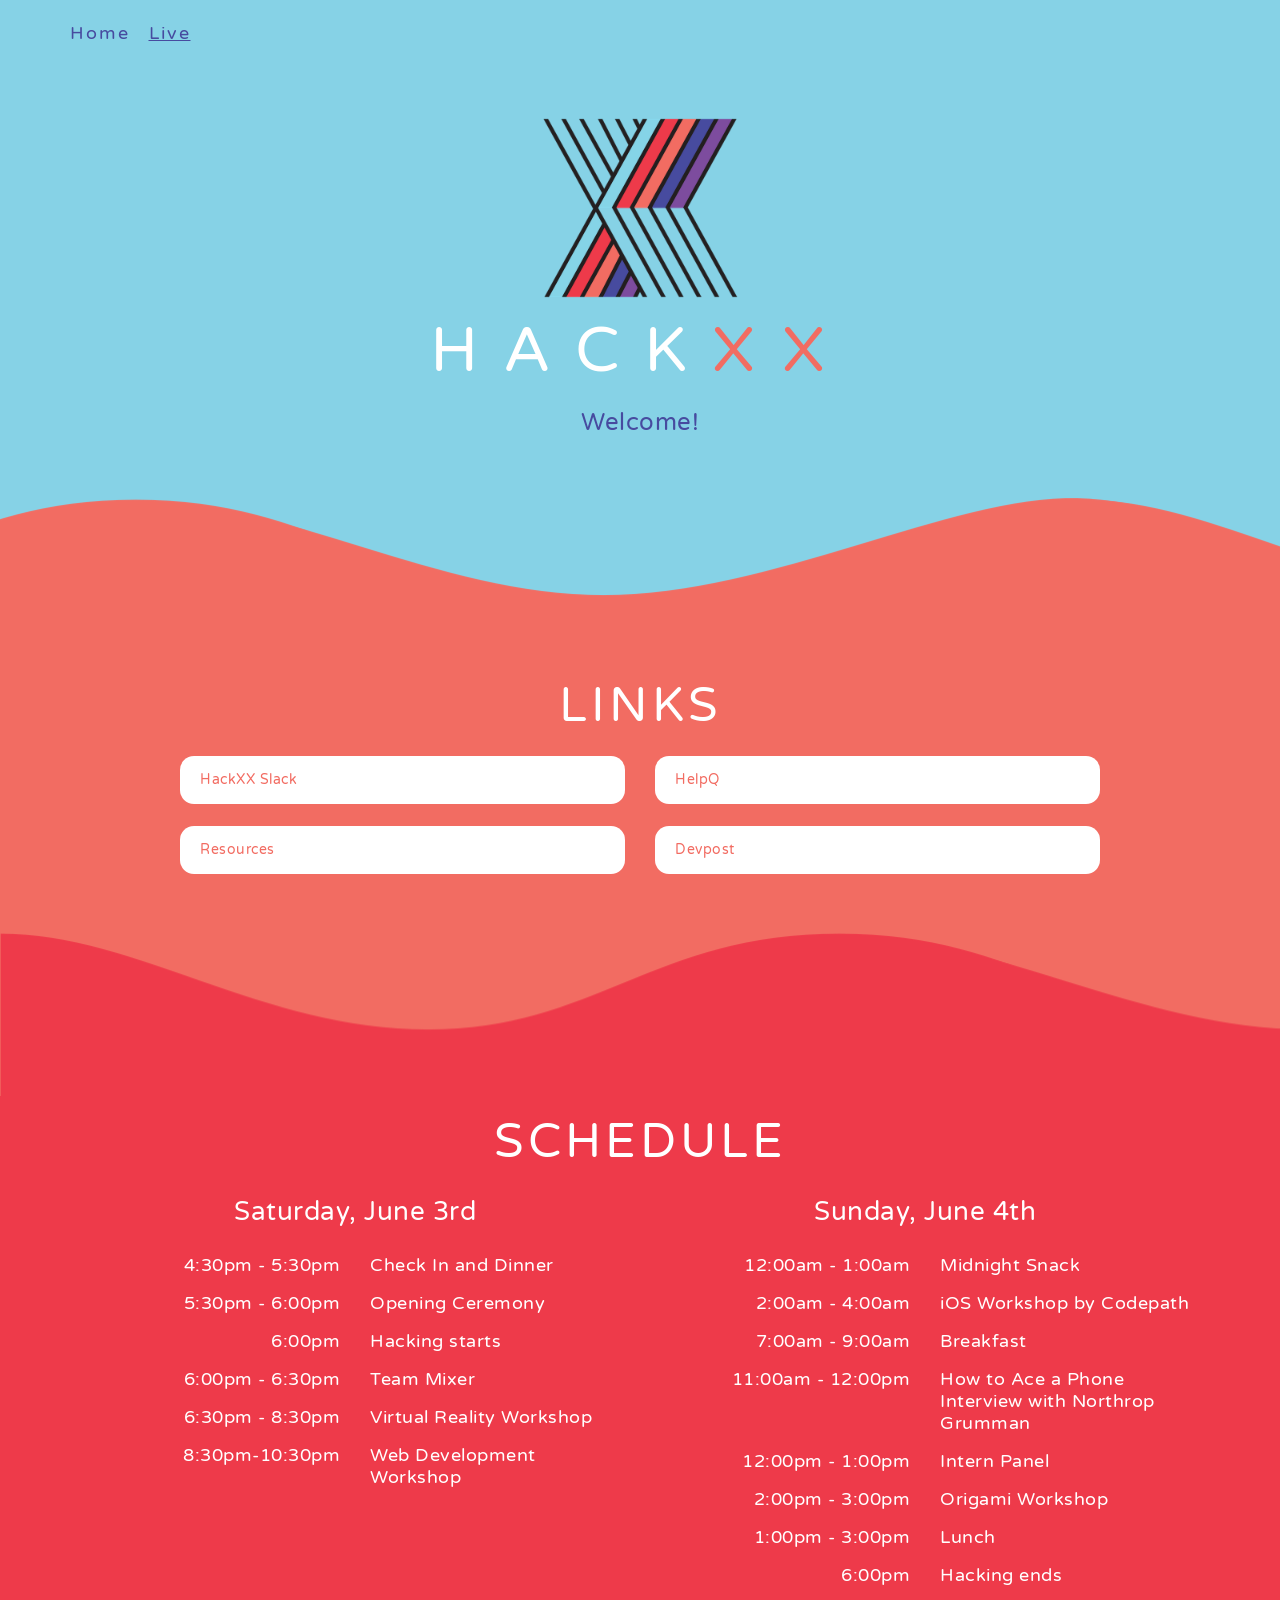
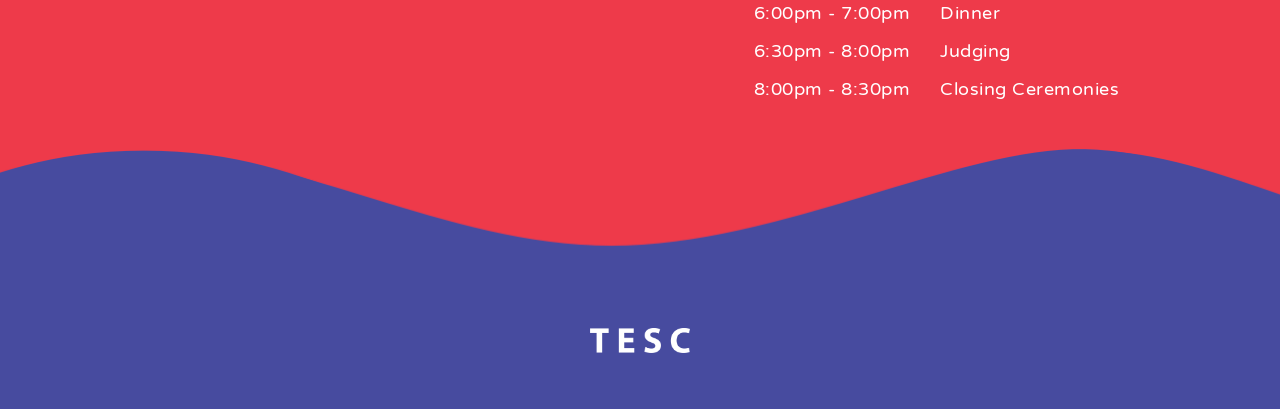
==== live.html @ 3dab99cb "Minor" ====
<!doctype html>

<html lang="en">
<head>  
  <meta name="viewport" content="width=device-width, initial-scale=1.0">
  <meta property="og:title" content="HackXX">
  <meta property="og:description" content="HackXX - a hackathon at UCSD for women">
  <meta property="og:image" content="images/logo.png">
  <meta property="og:image:secure_url" content="images/logo.png">
  <meta property="og:image:type" content="image/png">
  <title>HackXX - Live</title>
  <meta name="theme-color" content="#19A3C5">
  <meta name="description" content="HackXX">
  <meta name="keywords" content="Keywords">
  <meta http-equiv="X-UA-Compatible" content="IE=edge">
  <link rel="stylesheet" href="css/bootstrap.min.css">
  <link rel="shortcut icon" href="images/logo.png">
  <link href="https://maxcdn.bootstrapcdn.com/font-awesome/4.7.0/css/font-awesome.min.css" rel="stylesheet">
  <link href="css/main.css" rel="stylesheet">
</head>
<body>
  <div class="wrapper">
    <nav class="navbar nav">
      <div class="nav-left container">
        <a href="/">Home</a>
        <a class="active" href="/live">Live</a>
      </div>
    </nav>

    <div class="section xx-section--wrapper xx-section--lightblue">
      <div class="section xx-section vertical-center xx-hero xx-section--wave-bottom-orange">
        <div class="container text-center">
          <img class="logo" alt="logo" src="images/logo.png" height="200" width="200" />
          <h1 class="xx-logo--text">Hack<span class="xx-logo--orange">XX</span></h1>
          <div class="xx-hero--description">
            <h4>Welcome!</h4>
          </div>
        </div>
      </div>
    </div>

    <div class="xx-section--orange xx-section--wrapper">
      <div class="section xx-section xx-section--wave-bottom-offset xx-section--wave-bottom-red">
        <div class="container">
          <div class="text-center">
            <h2 class="xx-section--header">Links</h2>
          </div>

          <div class="card xx-card col-md-5 col-md-offset-1">
            <div class="card-block">
              <a target="_blank" href="http://tinyurl.com/hackxxslack">HackXX Slack</a>
            </div>
          </div>
          <div class="card xx-card col-md-5">
            <div class="card-block">
              <a target="_blank" href="http://mentor.sdhacks.io">HelpQ</a>
            </div>
          </div>
          <div class="card xx-card col-md-5 col-md-offset-1">
            <div class="card-block">
              <a target="_blank" href="http://tinyurl.com/hackxxresources">Resources</a>
            </div>
          </div>
          <div class="card xx-card col-md-5">
            <div class="card-block">
              <!-- Swap commented lines when ready. Remove "disabled" in the line above -->
              <a target="_blank" href="https://hackxx.devpost.com">Devpost</a>
              <!-- <a target="_blank">Devpost</a> -->
            </div>
          </div>
        </div>
      </div>
    </div>

    <div class="xx-section--red xx-section--wrapper">
      <div class="section xx-section xx-section--wave-bottom-blue">
        <div class="container">
          <div class="text-center">
            <h2 class="xx-section--header">Schedule</h2>
          </div>

          <div class="col-md-6">
            <div class="text-center xx-schedule--header">
              <h4 class="xx-section--subheader">Saturday, June 3rd</h4>
            </div>
            <div class="row xx-schedule--row">
              <div class="col-xs-6 text-right">4:30pm - 5:30pm</div>
              <div class="col-xs-6">Check In and Dinner</div>
            </div>
            <div class="row xx-schedule--row">
              <div class="col-xs-6 text-right">5:30pm - 6:00pm</div>
              <div class="col-xs-6">Opening Ceremony</div>
            </div>
            <div class="row xx-schedule--row">
              <div class="col-xs-6 text-right">6:00pm</div>
              <div class="col-xs-6">Hacking starts</div>
            </div>
            <div class="row xx-schedule--row">
              <div class="col-xs-6 text-right">6:00pm - 6:30pm</div>
              <div class="col-xs-6">Team Mixer</div>
            </div>
            <div class="row xx-schedule--row">
              <div class="col-xs-6 text-right">6:30pm - 8:30pm</div>
              <div class="col-xs-6">Virtual Reality Workshop</div>
            </div>
            <div class="row xx-schedule--row">
              <div class="col-xs-6 text-right">8:30pm-10:30pm</div>
              <div class="col-xs-6">Web Development Workshop</div>
            </div>
          </div>

          <div class="col-md-6">
            <div class="text-center xx-schedule--header">
              <h4 class="xx-section--subheader">Sunday, June 4th</h4>
            </div>
            <div class="row xx-schedule--row">
              <div class="col-xs-6 text-right">12:00am - 1:00am</div>
              <div class="col-xs-6">Midnight Snack</div>
            </div>
            <div class="row xx-schedule--row">
              <div class="col-xs-6 text-right">2:00am - 4:00am</div>
              <div class="col-xs-6">iOS Workshop by Codepath</div>
            </div>
            <div class="row xx-schedule--row">
              <div class="col-xs-6 text-right">7:00am - 9:00am</div>
              <div class="col-xs-6">Breakfast</div>
            </div>
            <div class="row xx-schedule--row">
              <div class="col-xs-6 text-right">11:00am - 12:00pm</div>
              <div class="col-xs-6">How to Ace a Phone Interview with Northrop Grumman</div>
            </div>
            <div class="row xx-schedule--row">
              <div class="col-xs-6 text-right">12:00pm - 1:00pm</div>
              <div class="col-xs-6">Intern Panel</div>
            </div>
            <div class="row xx-schedule--row">
              <div class="col-xs-6 text-right">2:00pm - 3:00pm</div>
              <div class="col-xs-6">Origami Workshop</div>
            </div>
            <div class="row xx-schedule--row">
              <div class="col-xs-6 text-right">1:00pm - 3:00pm</div>
              <div class="col-xs-6">Lunch</div>
            </div>
            <div class="row xx-schedule--row">
              <div class="col-xs-6 text-right">6:00pm</div>
              <div class="col-xs-6">Hacking ends</div>
            </div>
            <div class="row xx-schedule--row">
              <div class="col-xs-6 text-right">6:00pm - 7:00pm</div>
              <div class="col-xs-6">Dinner</div>
            </div>
            <div class="row xx-schedule--row">
              <div class="col-xs-6 text-right">6:30pm - 8:00pm</div>
              <div class="col-xs-6">Judging</div>
            </div>
            <div class="row xx-schedule--row">
              <div class="col-xs-6 text-right">8:00pm - 8:30pm</div>
              <div class="col-xs-6">Closing Ceremonies</div>
            </div>
          </div>
        </div>
      </div>
    </div>

    <footer class="footer xx-footer xx-section xx-section--blue">
      <div class="container">
        <div class="text-center">
          <a class="xx-tesc" target="_blank" href="http://tesc.ucsd.edu">
            <img src="images/tesc_white.png" />
          </a>
      </div>
    </footer>
  </div>

  <script src="https://code.jquery.com/jquery-3.1.1.min.js" integrity="sha256-hVVnYaiADRTO2PzUGmuLJr8BLUSjGIZsDYGmIJLv2b8=" crossorigin="anonymous"></script>
  <script type="text/javascript" src="js/jquery-3.1.1.min.js"></script>
  <script>(function(i,s,o,g,r,a,m){i['GoogleAnalyticsObject']=r;i[r]=i[r]||function(){
    (i[r].q=i[r].q||[]).push(arguments)},i[r].l=1*new Date();a=s.createElement(o),
      m=s.getElementsByTagName(o)[0];a.async=1;a.src=g;m.parentNode.insertBefore(a,m)
    })(window,document,'script','https://www.google-analytics.com/analytics.js','ga');

    ga('create', 'UA-80513105-1', 'auto');
    ga('send', 'pageview');
  </script>
</body>
</html>
---- css/main.css ----
@import url("https://fonts.googleapis.com/css?family=Varela+Round");html,body,div,span,applet,object,iframe,h1,h2,h3,h4,h5,h6,p,blockquote,pre,a,abbr,acronym,address,big,cite,code,del,dfn,em,img,ins,kbd,q,s,samp,small,strike,strong,sub,sup,tt,var,b,u,i,center,dl,dt,dd,ol,ul,li,fieldset,form,label,legend,table,caption,tbody,tfoot,thead,tr,th,td,article,aside,canvas,details,embed,figure,figcaption,footer,header,hgroup,menu,nav,output,ruby,section,summary,time,mark,audio,video{margin:0;padding:0;border:0;vertical-align:baseline;font-family:"Varela Round",Helvetica,sans-serif;font-weight:lighter;letter-spacing:0.5px}article,aside,details,figcaption,figure,footer,header,hgroup,menu,nav,section{display:block}body{line-height:1.4;color:#5C5C5C;background:#86D2E6}ol,ul{list-style:none}blockquote,q{quotes:none}blockquote:before,blockquote:after{content:"";content:none}q:before,q:after{content:"";content:none}table{border-collapse:collapse;border-spacing:0}p{letter-spacing:1px}.nav{margin-top:20px}.nav a{color:#474B9F;font-size:18px;letter-spacing:2px;margin-right:14px}.nav a.active{text-decoration:underline}.xx-section{padding-top:20px;color:#fff;padding-bottom:50px}.xx-section--wrapper{position:relative}.xx-section--header{font-size:48px;text-transform:uppercase;letter-spacing:4px;margin-bottom:24px}@media screen and (max-width: 640px){.xx-section--header{font-size:36px}}.xx-section--subheader{line-height:40px;font-size:26px}.xx-section--about{font-size:18px;line-height:1.6}.xx-section--purple{background-color:#7C4C9D}.xx-section--red{background-color:#EE3A4A}.xx-section--lightblue{background-color:#86D2E6}.xx-section--blue{background-color:#474B9F}.xx-section--orange{background-color:#F26C62}.xx-section--white{background-color:#FAFAFA}.xx-section--text-dark{color:#474B9F}.xx-section--wave-bottom-blue{background:url("../images/wave_bottom.png") no-repeat center 101%;background-size:no-repeat;padding-bottom:200px}.xx-section--wave-bottom-orange{background:url("../images/wave_bottom_oj.png") no-repeat center 101%;background-size:no-repeat;padding-bottom:200px}.xx-section--wave-bottom-purple{background:url("../images/wave_bottom_purple.png") no-repeat center 101%;background-size:no-repeat;padding-bottom:200px}.xx-section--wave-bottom-lightblue{background:url("../images/wave_bottom_lightblue.png") no-repeat center 101%;background-size:no-repeat;padding-bottom:200px}.xx-section--wave-bottom-red{background:url("../images/wave_bottom_red.png") no-repeat center 101%;background-size:no-repeat;padding-bottom:200px}.xx-section--wave-bottom-white{background:url("../images/wave_bottom_white.png") no-repeat center 101%;background-size:no-repeat;padding-bottom:200px}.xx-section--wave-bottom-offset{background-position:0 101%}@media screen and (min-width: 1600px){.xx-section--wave-bottom-blue,.xx-section--wave-bottom-orange,.xx-section--wave-bottom-purple,.xx-section--wave-bottom-white{background-size:contain}}.xx-section--fullheight{height:100%;height:100vh;padding-bottom:100px}@media screen and (min-width: 768px){.xx-section--fullheight{max-height:1000px}}@media screen and (max-width: 768px){.xx-section--fullheight{padding-bottom:60px}}.xx-hero{color:#fff}.xx-hero h4{font-size:24px;line-height:1.4}@media screen and (max-width: 768px){.xx-hero h4{font-size:18px}}.xx-hero--description{margin:20px 0;color:#474B9F}.vertical-center{display:-ms-flexbox;display:flex;-ms-flex-direction:column;flex-direction:column;-ms-flex-pack:distribute;justify-content:space-around}.xx-logo--text,.xx-logo--text>*{font-size:64px;letter-spacing:25px;color:#fff;text-transform:uppercase}@media screen and (max-width: 768px){.xx-logo--text,.xx-logo--text>*{font-size:48px;letter-spacing:16px}}@media screen and (max-width: 640px){.xx-logo--text,.xx-logo--text>*{letter-spacing:12px;font-size:42px}}.xx-logo--orange{color:#F26C62}@media screen and (max-width: 768px){img.logo{width:160px;height:160px}}.xx-faq--question{font-size:24px;margin-bottom:12px}.xx-faq--answer{font-size:18px;line-height:1.6;margin-bottom:40px}.xx-email-form h6{font-size:18px;margin-bottom:8px;letter-spacing:1px}.xx-email-form .mc-field-group{display:inline-block}@media screen and (max-width: 768px){.xx-email-form .mc-field-group{display:block;width:90%;margin:auto}}.xx-email-form input[type="email"]{padding:8px;border-radius:8px;border:none;outline:none;color:#474B9F;width:100%;margin-bottom:10px}.xx-btn.btn-default,.xx-btn.btn-primary{border:none;outline:none;padding:8px 20px;border-radius:8px}.xx-btn.btn-primary{background-color:#F26C62;color:#fff}.xx-btn.btn-primary:hover,.xx-btn.btn-primary:focus,.xx-btn.btn-primary:active,.xx-btn.btn-primary:visited{text-decoration:none;background-color:#F26C62;color:#fff}.xx-btn.btn-primary:hover{background-color:#f47e75}.xx-btn.btn-default{background-color:#474B9F;color:#fff}.xx-btn.btn-default:hover,.xx-btn.btn-default:focus,.xx-btn.btn-default:active,.xx-btn.btn-default:visited{text-decoration:none;background-color:#474B9F;color:#fff}.xx-btn.btn-default:hover{background-color:#5a5eb5}.xx-btn.btn-lg{margin:3px;padding:12px 40px;border-radius:10px;font-size:22px}@media screen and (max-width: 768px){.xx-btn.btn-lg{padding:8px 24px;margin-bottom:8px;font-size:18px}}@media screen and (max-width: 768px){.xx-btn{display:block;width:90%;margin:auto;margin-left:auto !important;margin-right:auto !important}}.xx-card .card-block{background:white;border-radius:14px;margin-bottom:22px}.xx-card .card-block a{display:block;padding:14px 20px;color:#F26C62}.xx-card .card-block a:hover,.xx-card .card-block a:focus,.xx-card .card-block a:active{text-decoration:none}.xx-card .card-block:not(.disabled):hover{cursor:pointer;border:3px solid #474B9F;margin:-3px -3px 19px -3px}.xx-card .card-block:not(.disabled):hover a{color:#474B9F}.xx-card .card-block.disabled{background-color:#DEDEDE}.xx-card .card-block.disabled:hover{cursor:not-allowed}.xx-card .card-block.disabled a{color:#5C5C5C}.xx-sponsor{max-width:230px;max-height:96px;vertical-align:middle;padding:20px}.xx-sponsor--big{margin:20px 10px;max-width:330px;max-height:132px}.xx-schedule--header{margin-bottom:14px}@media screen and (max-width: 640px){.xx-schedule--header{margin-top:30px;margin-bottom:4px}}.xx-schedule--row{font-size:18px;line-height:24px;padding:8px 0}@media screen and (min-width: 768px){.xx-schedule--row{line-height:22px}}.xx-footer .xx-tesc{width:100px;display:inline-block}.xx-footer .xx-tesc img{width:100%}

/*# sourceMappingURL=main.css.map */
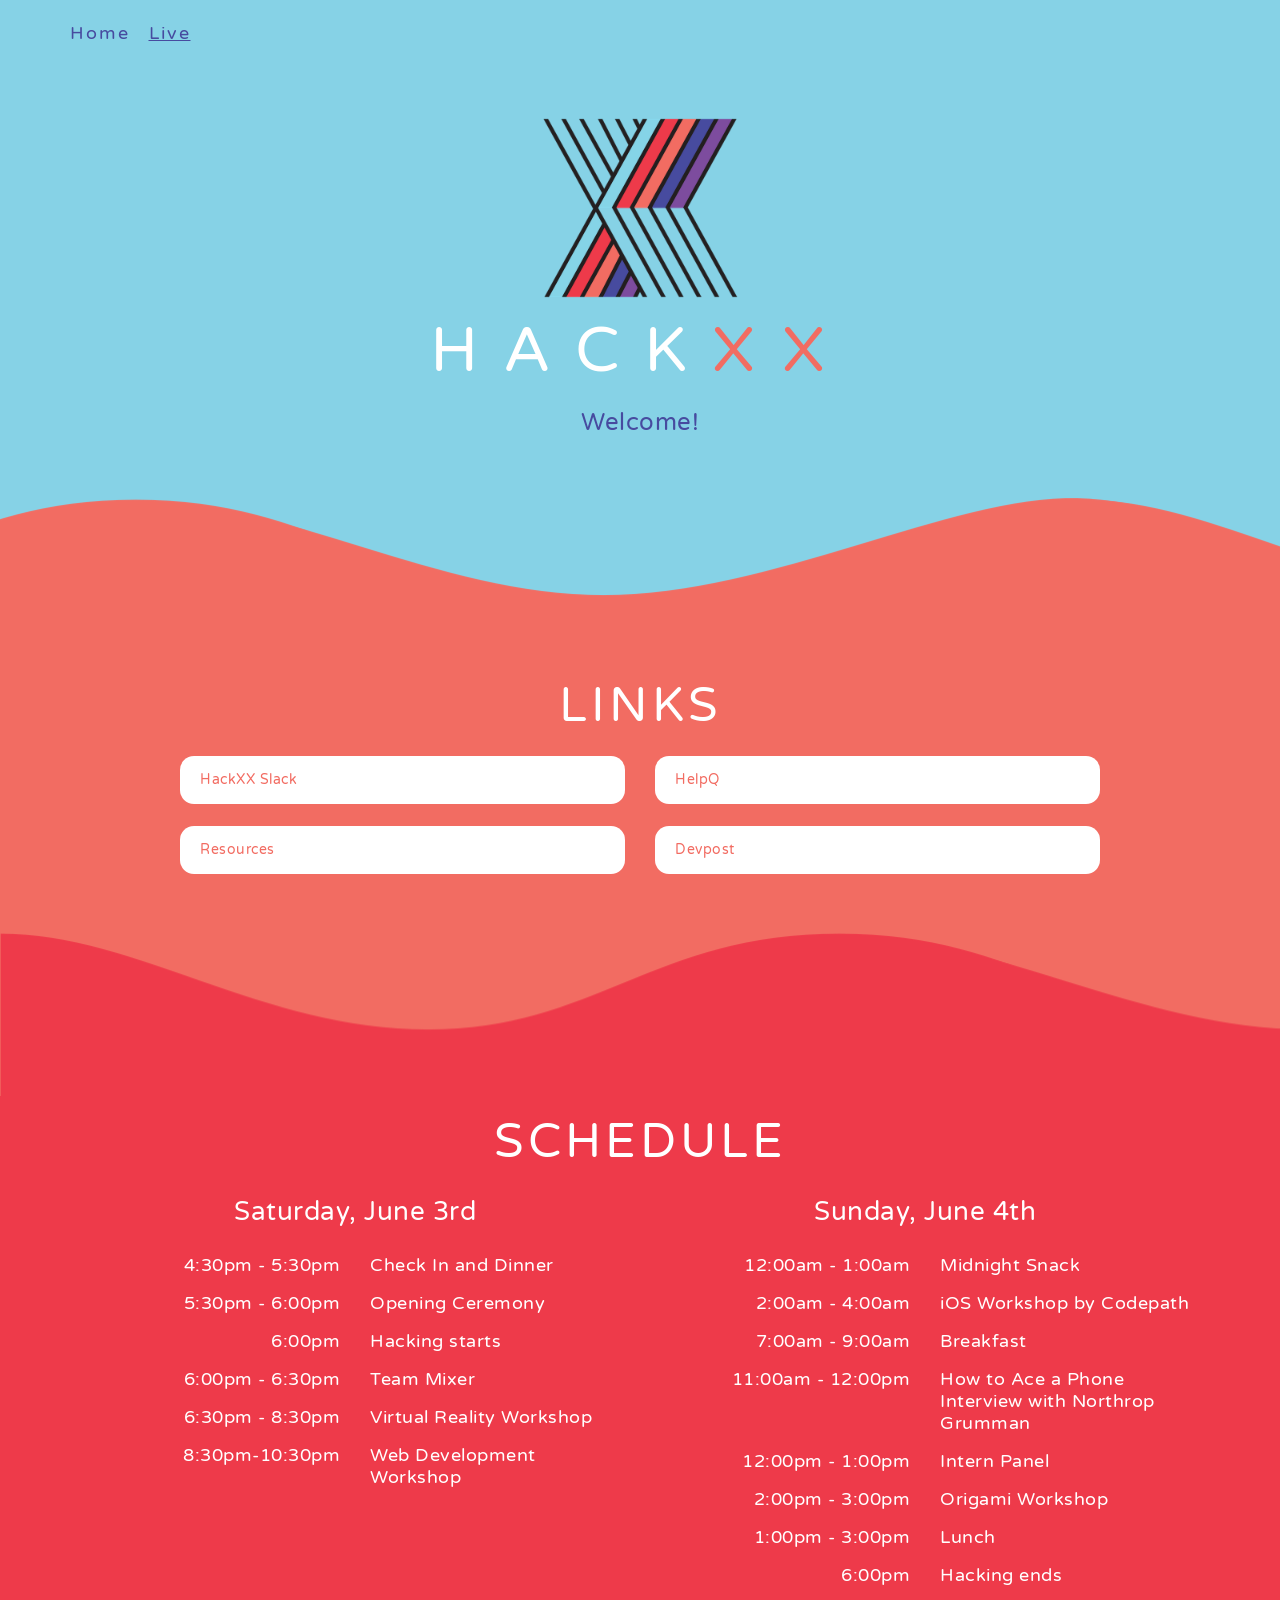
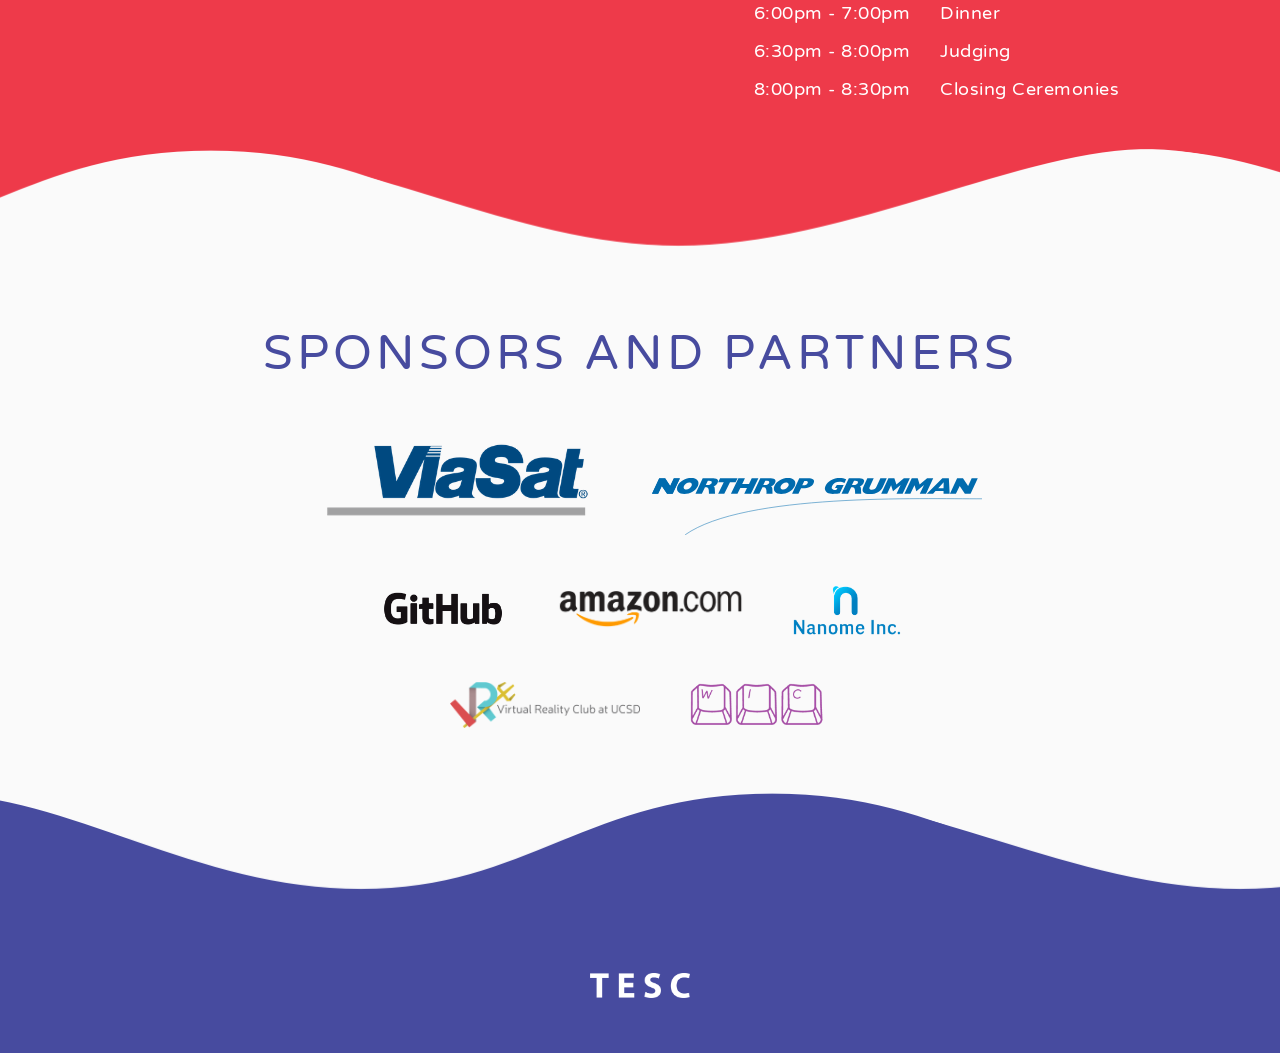
==== commit 5ac8ea0f: "Update links" ====
--- a/live.html
+++ b/live.html
@@ -64,7 +64,7 @@
           <div class="card xx-card col-md-5">
             <div class="card-block">
               <!-- Swap commented lines when ready. Remove "disabled" in the line above -->
-              <a target="_blank" href="https://hackxx.devpost.com">Devpost</a>
+              <a target="_blank" href="https://hackxx2017.devpost.com">Devpost</a>
               <!-- <a target="_blank">Devpost</a> -->
             </div>
           </div>
@@ -73,7 +73,7 @@
     </div>
 
     <div class="xx-section--red xx-section--wrapper">
-      <div class="section xx-section xx-section--wave-bottom-blue">
+      <div class="section xx-section xx-section--wave-bottom-white">
         <div class="container">
           <div class="text-center">
             <h2 class="xx-section--header">Schedule</h2>
@@ -157,6 +157,43 @@
               <div class="col-xs-6 text-right">8:00pm - 8:30pm</div>
               <div class="col-xs-6">Closing Ceremonies</div>
             </div>
+          </div>
+        </div>
+      </div>
+    </div>
+
+    <div class="xx-section--wrapper xx-section--white">
+      <div class="xx-section xx-section--wave-bottom-blue xx-section--wave-bottom-offset xx-section--text-dark">
+        <div class="container">
+          <div class="text-center">
+            <h2 class="xx-section--header">Sponsors and Partners</h2>
+          </div>
+          <div class="xx-sponsors text-center">
+            <a target="_blank" href="https://www.viasat.com/">
+              <img class="xx-sponsor--big" id="xx-sponsor--viasat" src="images/sponsors/ViaSat_ColoredLogo.png" />
+            </a>
+            <a target="_blank" href="http://www.northropgrumman.com/Pages/default.aspx">
+              <img class="xx-sponsor--big" id="xx-sponsor--northrop" src="images/sponsors/Northrop_Grumman.svg" />
+            </a>
+          </div>
+          <div class="xx-sponsors text-center">
+            <a target="_blank" href="https://github.com/">
+              <img class="xx-sponsor" id="xx-sponsor--github" src="images/sponsors/GitHub_Logo.png" />
+            </a>
+            <a target="_blank" href="https://www.amazon.com/">
+              <img class="xx-sponsor" id="xx-sponsor--amazon" src="images/sponsors/Amazon_Logo.png" />
+            </a>
+            <a target="_blank" href="https://nanome.ai/">
+              <img class="xx-sponsor" id="xx-sponsor--nanome" src="images/sponsors/NanoMe.png" />
+            </a>
+          </div>
+          <div class="xx-sponsors text-center">
+            <a target="_blank" href="http://vrclub.ucsd.edu/">
+              <img class="xx-sponsor" id="xx-sponsor--vr" src="images/sponsors/VR_Shaded_WName.png" />
+            </a>
+            <a target="_blank" href="http://wic.ucsd.edu/">
+              <img class="xx-sponsor" id="xx-sponsor--wic" src="images/sponsors/WIC.png" />
+            </a>
           </div>
         </div>
       </div>
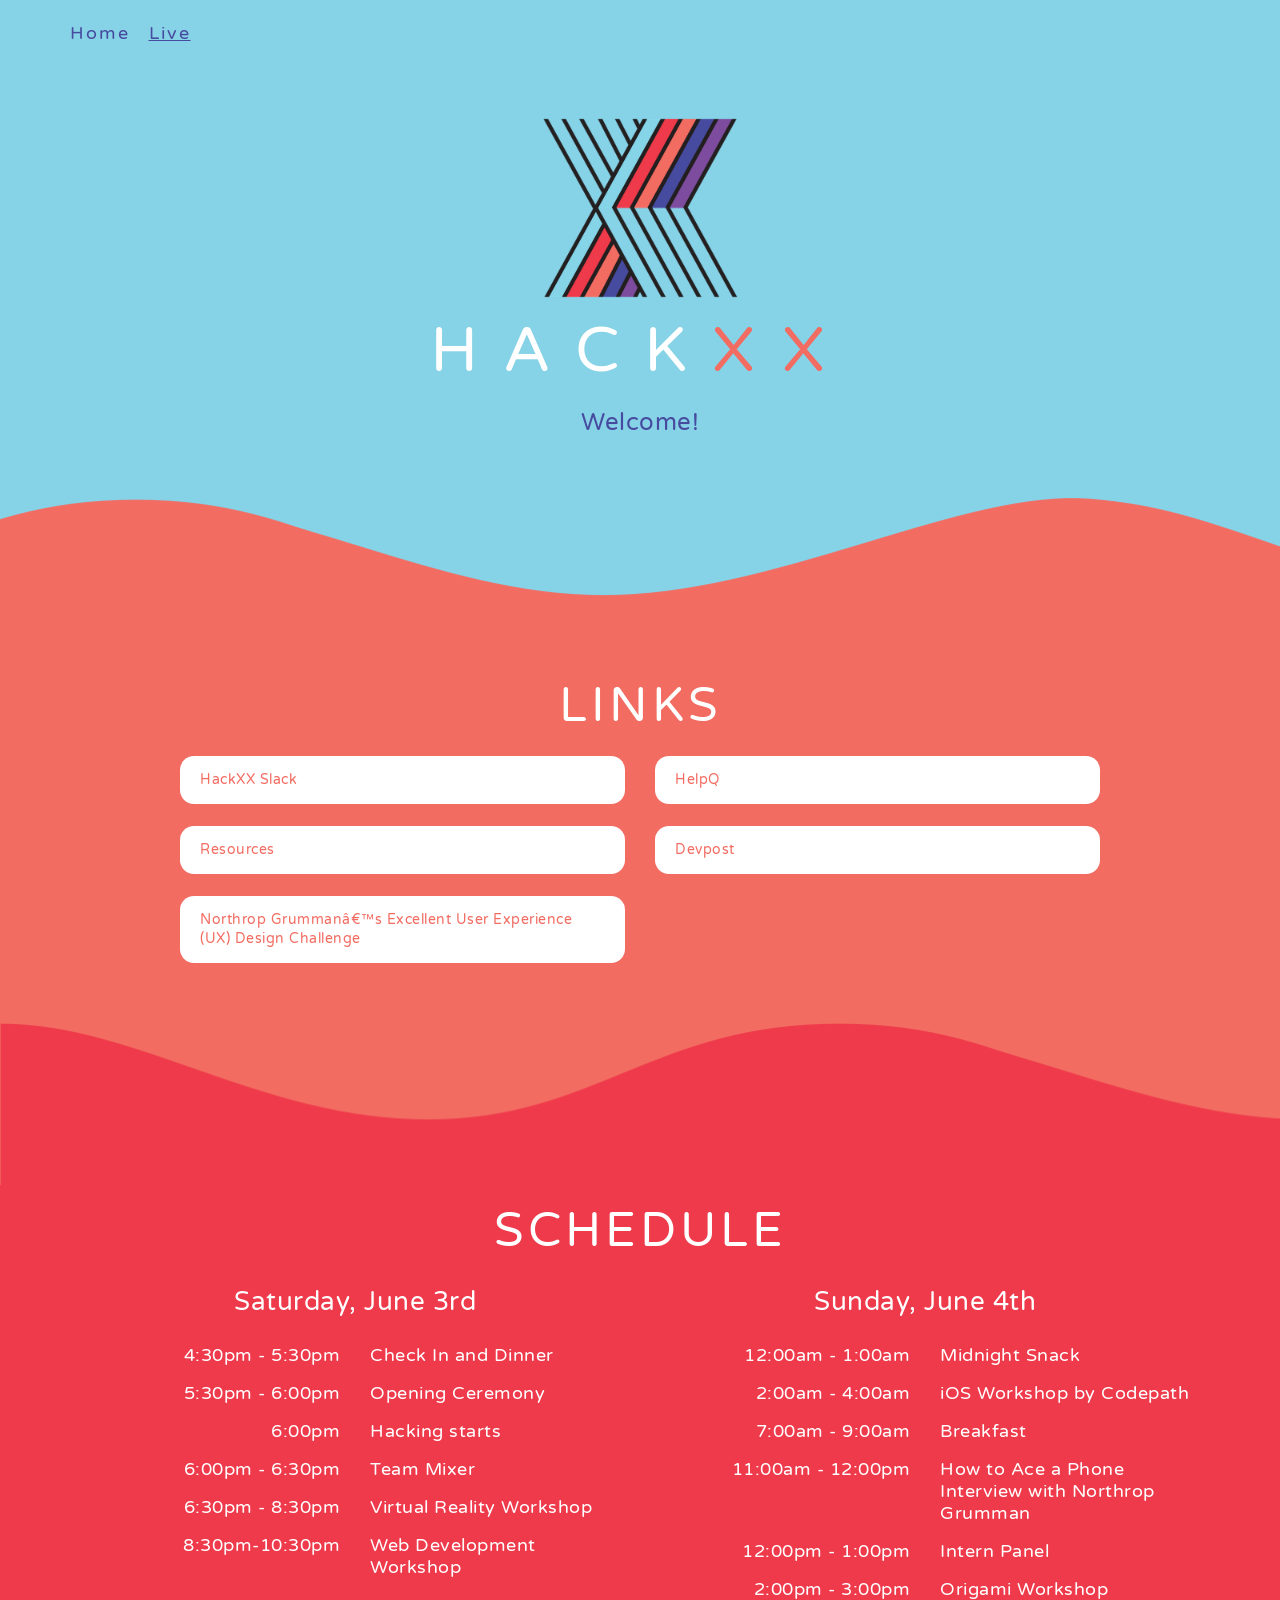
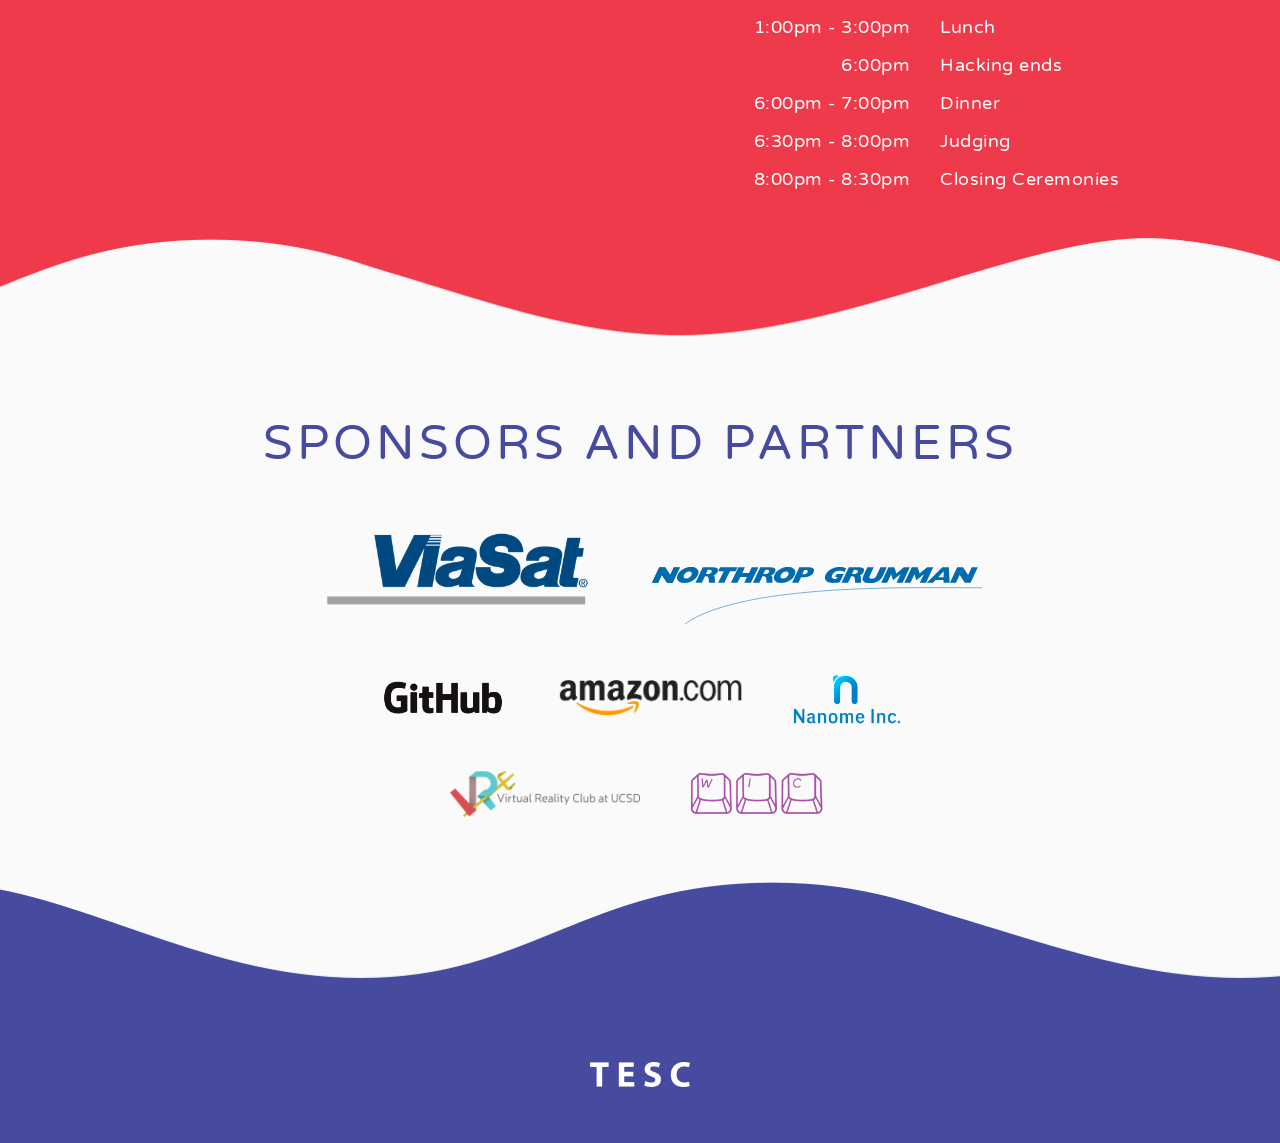
==== commit 5195f8f9: "Minor" ====
--- a/live.html
+++ b/live.html
@@ -68,6 +68,11 @@
               <!-- <a target="_blank">Devpost</a> -->
             </div>
           </div>
+          <div class="card xx-card col-md-5 col-md-offset-1">
+            <div class="card-block">
+              <a target="_blank" href="https://docs.google.com/document/d/1bVAbPYE1g4i1PB-wa7QZnlAPnT224bgxhJeBp8WcFFU">Northrop Grumman’s Excellent User Experience (UX) Design Challenge</a>
+            </div>
+          </div>
         </div>
       </div>
     </div>
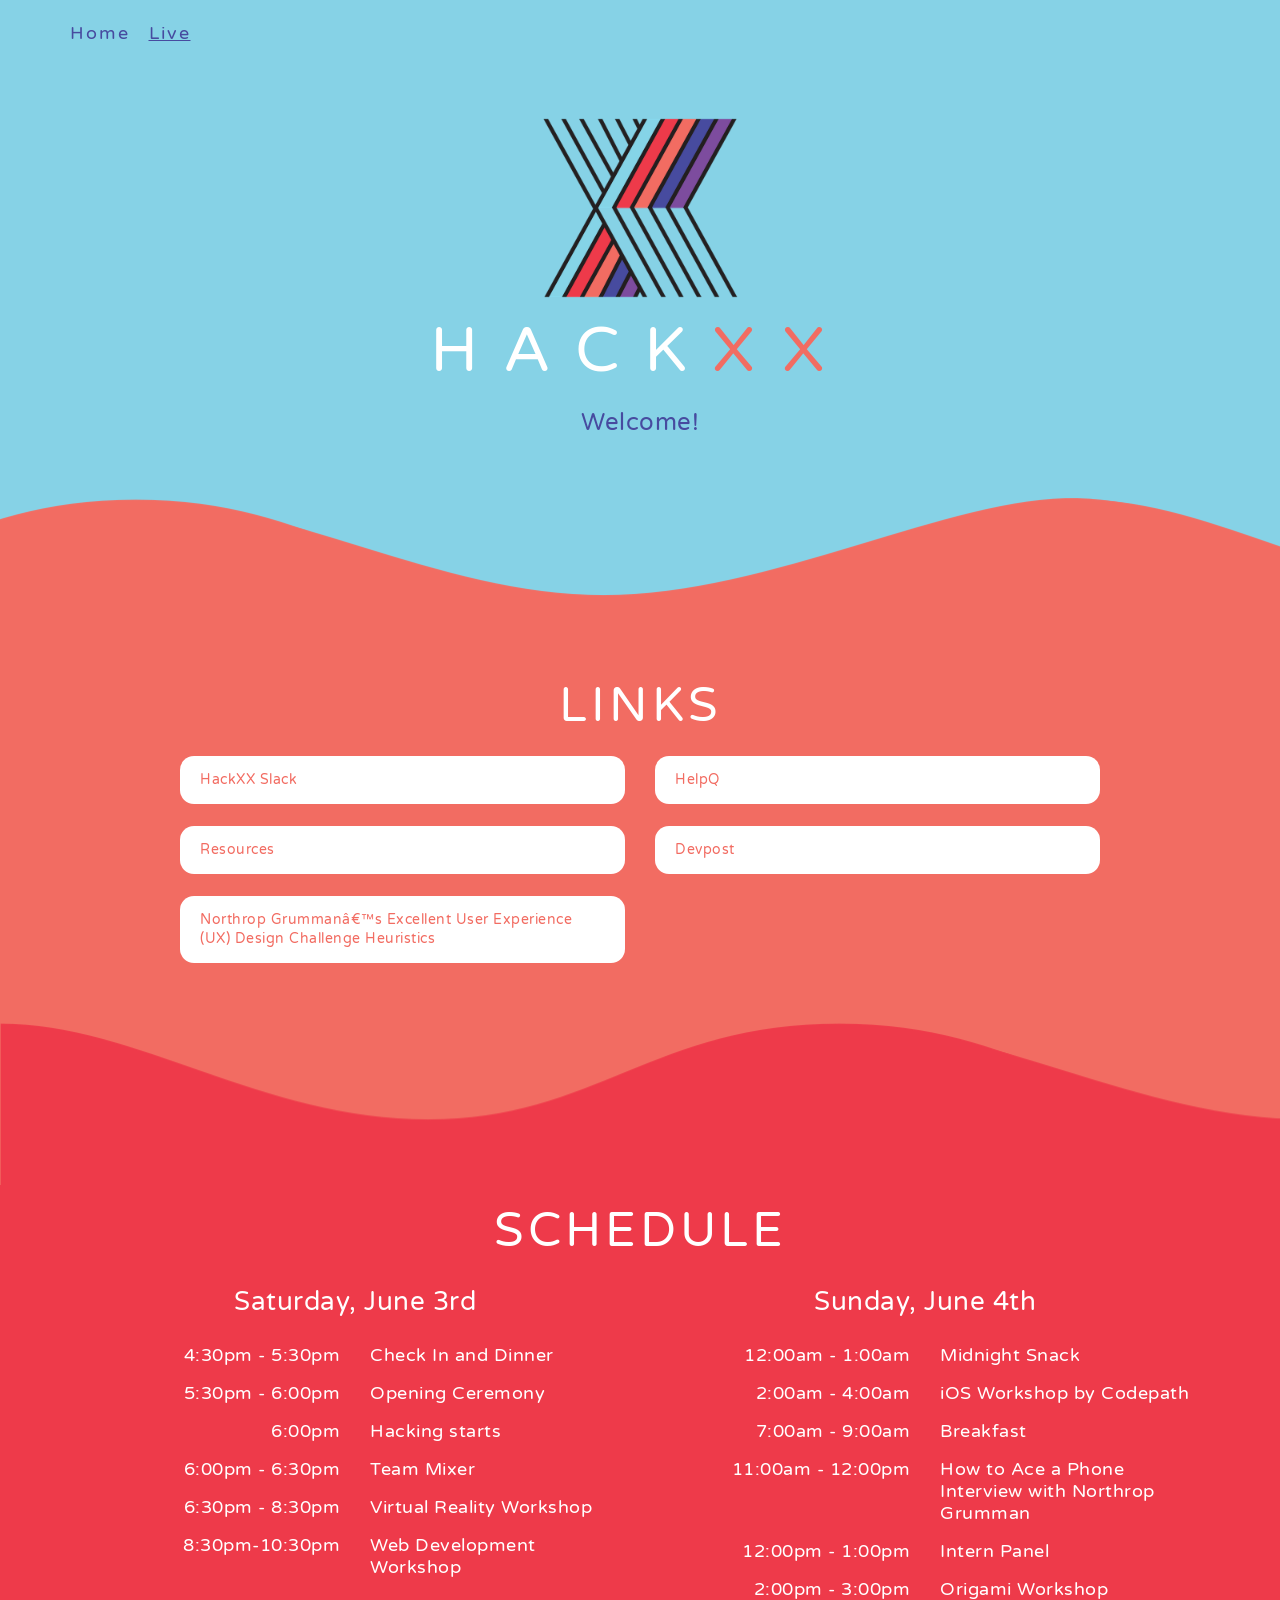
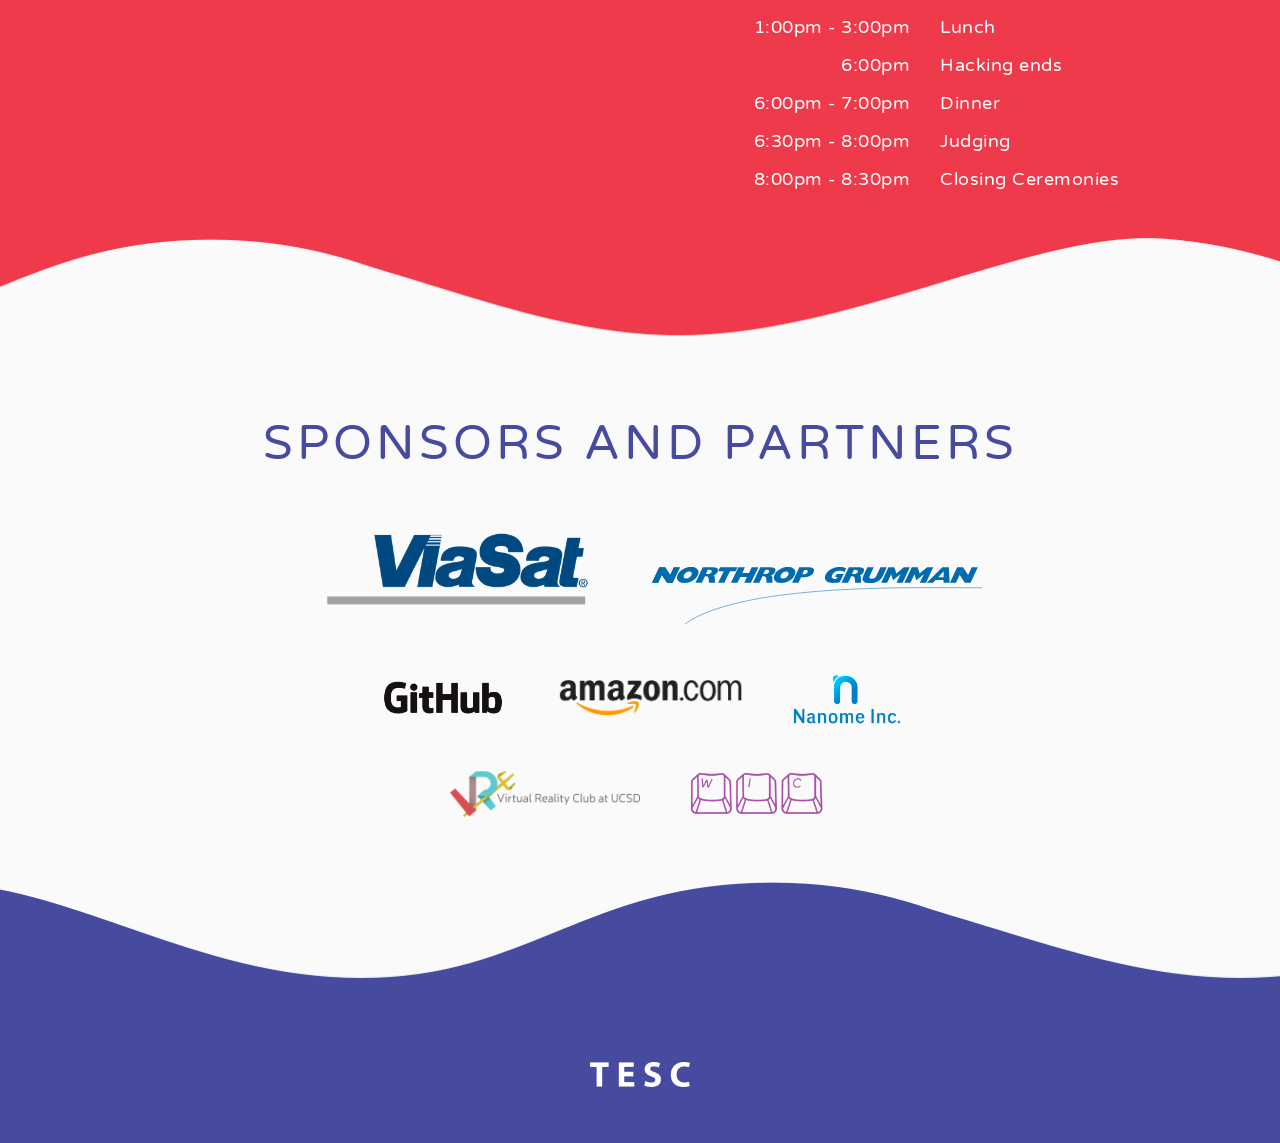
==== commit 401246b5: "Minor" ====
--- a/live.html
+++ b/live.html
@@ -70,7 +70,7 @@
           </div>
           <div class="card xx-card col-md-5 col-md-offset-1">
             <div class="card-block">
-              <a target="_blank" href="https://docs.google.com/document/d/1bVAbPYE1g4i1PB-wa7QZnlAPnT224bgxhJeBp8WcFFU">Northrop Grumman’s Excellent User Experience (UX) Design Challenge</a>
+              <a target="_blank" href="https://docs.google.com/document/d/1bVAbPYE1g4i1PB-wa7QZnlAPnT224bgxhJeBp8WcFFU">Northrop Grumman’s Excellent User Experience (UX) Design Challenge Heuristics</a>
             </div>
           </div>
         </div>
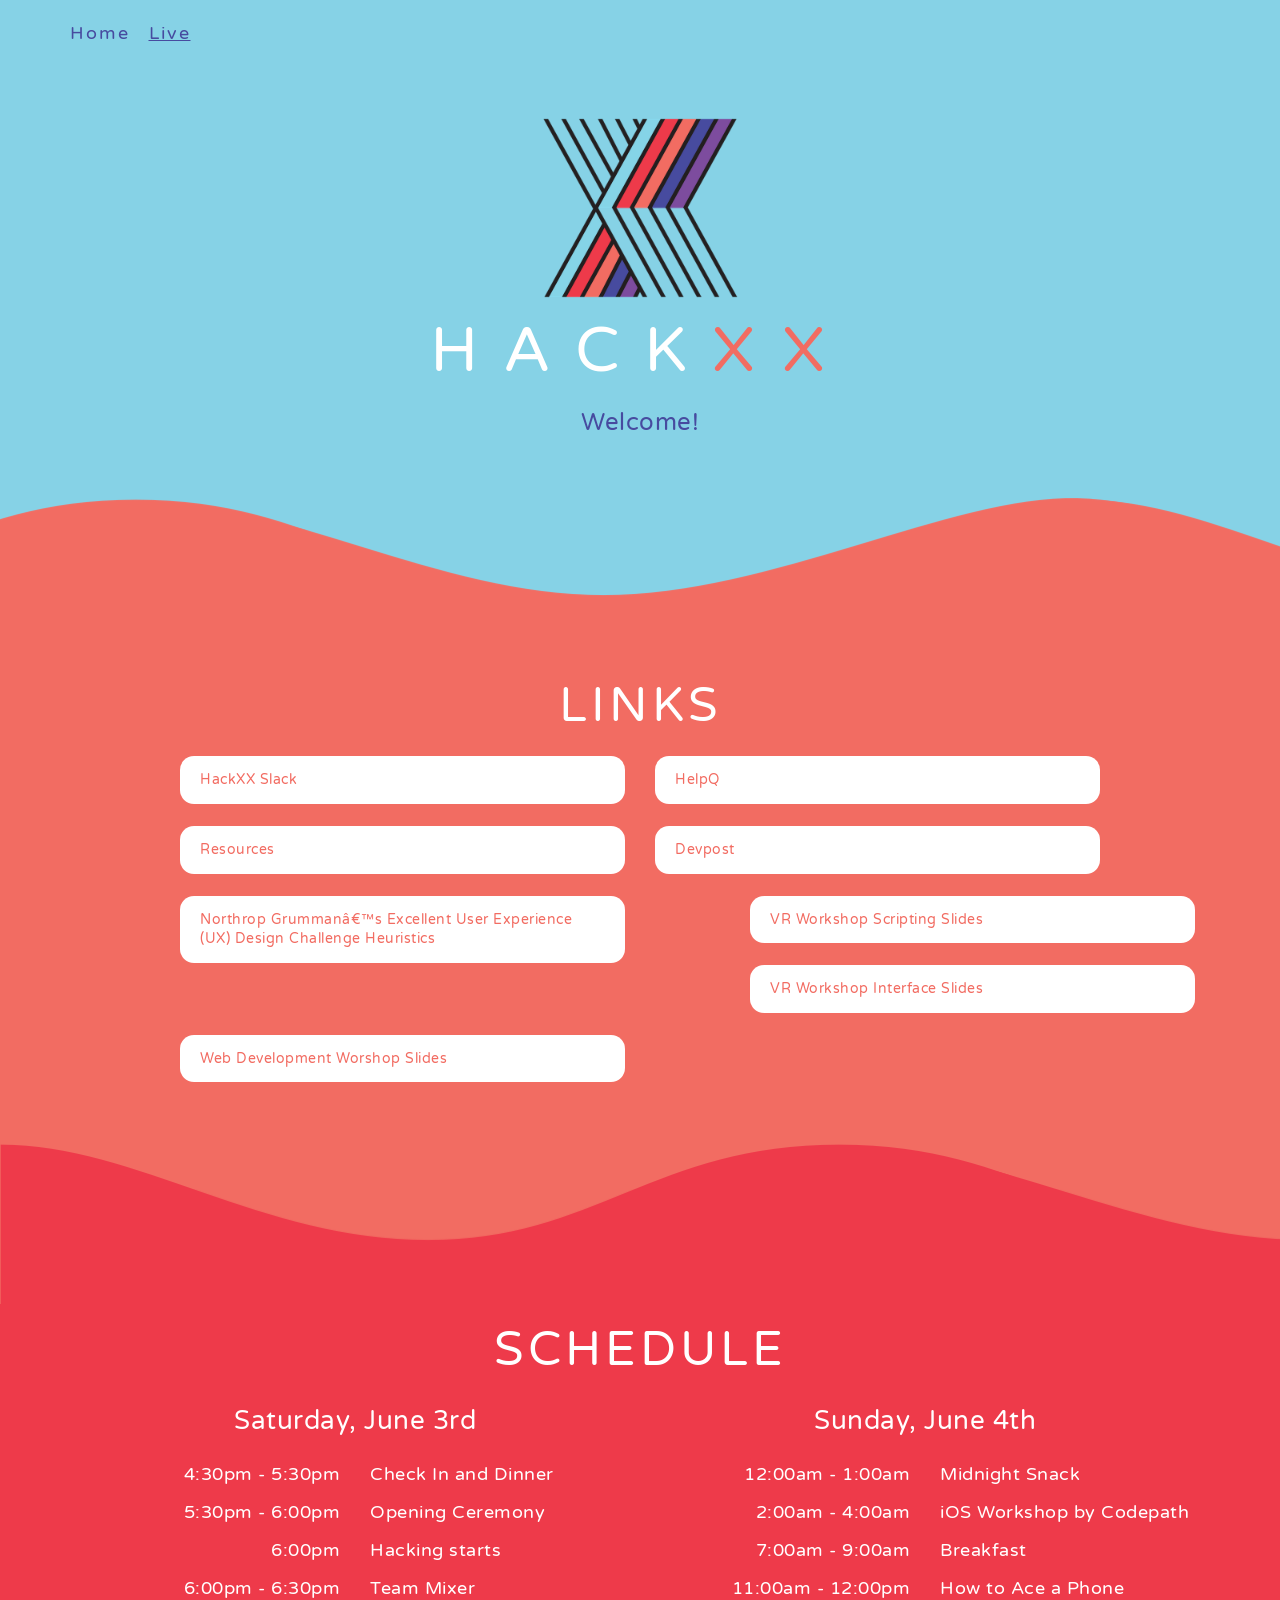
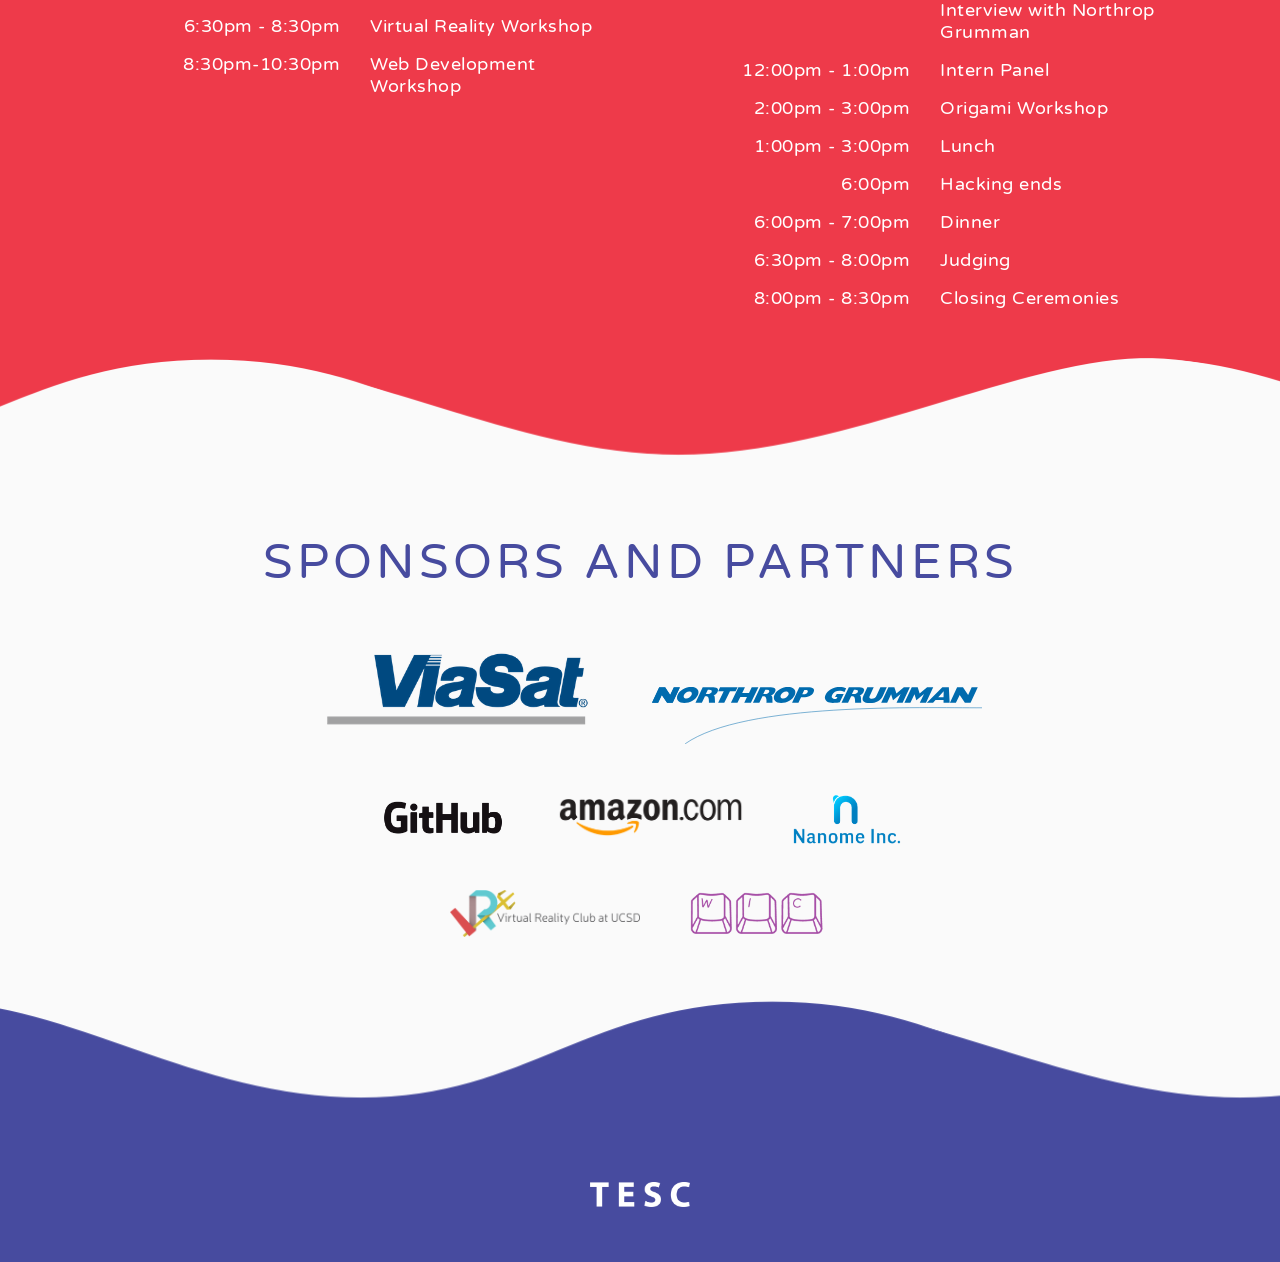
==== commit 0f1f6c80: "Added workshop links to site" ====
--- a/live.html
+++ b/live.html
@@ -73,6 +73,21 @@
               <a target="_blank" href="https://docs.google.com/document/d/1bVAbPYE1g4i1PB-wa7QZnlAPnT224bgxhJeBp8WcFFU">Northrop Grumman’s Excellent User Experience (UX) Design Challenge Heuristics</a>
             </div>
           </div>
+          <div class="card xx-card col-md-5 col-md-offset-1">
+            <div class="card-block">
+              <a target="_blank" href="https://docs.google.com/presentation/d/1i_rV6XHRDrviHbIS7NK5mbb0ZnpK1dTj9quTbBFA1Po/edit?usp=sharing">VR Workshop Scripting Slides</a>
+            </div>
+          </div>
+          <div class="card xx-card col-md-5 col-md-offset-1">
+            <div class="card-block">
+              <a target="_blank" href="https://docs.google.com/presentation/d/1LPUWwvKHoIRfT8OXX7WlVreIj8kSdK5buceOBM0pgOE/edit?usp=sharing">VR Workshop Interface Slides</a>
+            </div>
+          </div>
+          <div class="card xx-card col-md-5 col-md-offset-1">
+            <div class="card-block">
+              <a target="_blank" href="https://docs.google.com/presentation/d/1aZMvGmSjLS_KXelDjNdgHRyiwVhA236fHVAMmXEP1EU/edit?usp=sharing">Web Development Worshop Slides</a>
+            </div>
+          </div>
         </div>
       </div>
     </div>
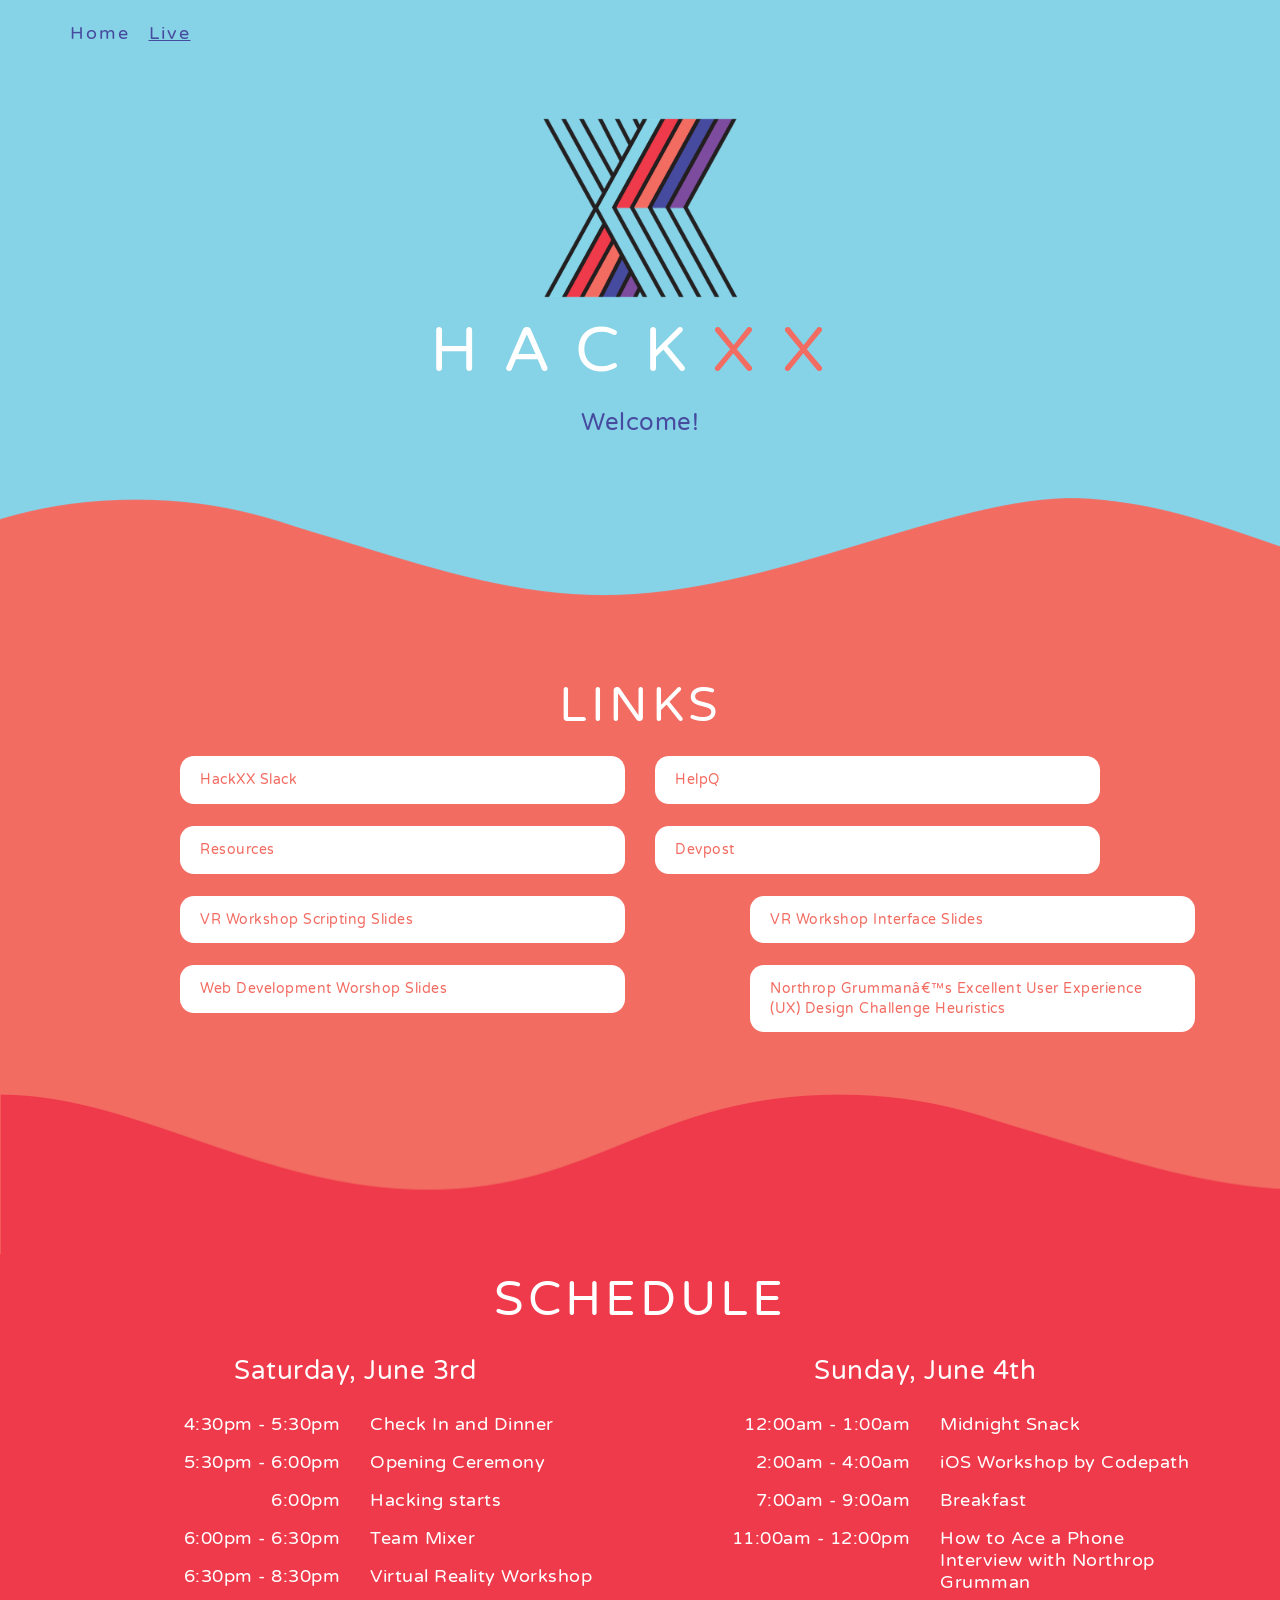
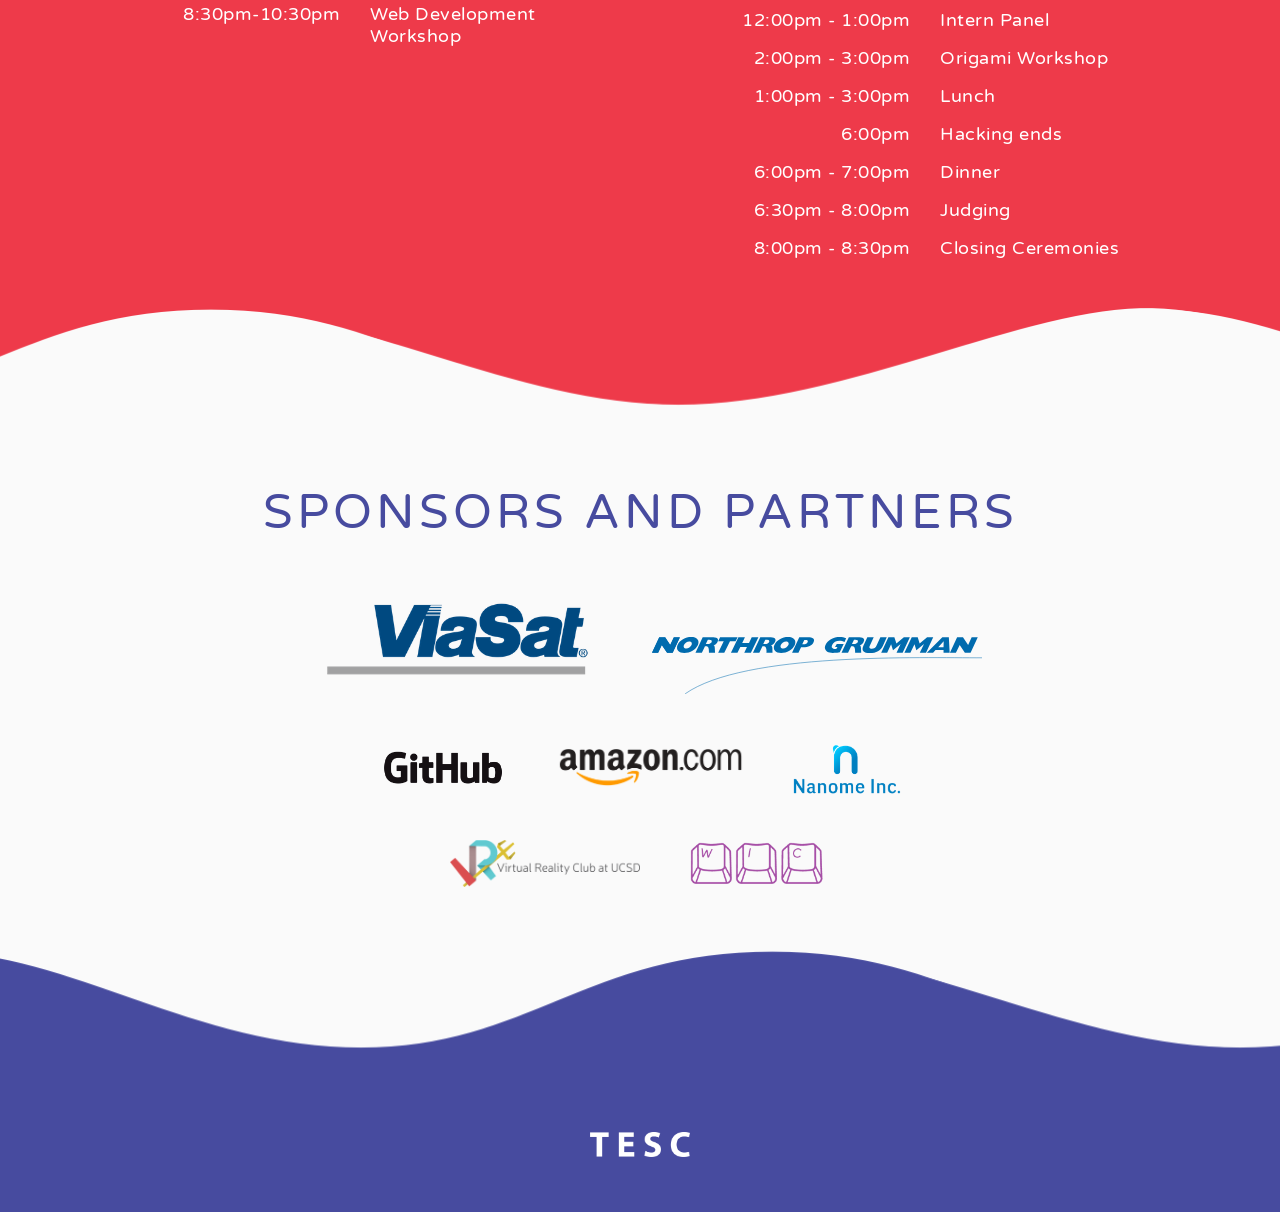
==== commit 2dfcabd4: "Minor" ====
--- a/live.html
+++ b/live.html
@@ -70,22 +70,22 @@
           </div>
           <div class="card xx-card col-md-5 col-md-offset-1">
             <div class="card-block">
+              <a target="_blank" href="https://docs.google.com/presentation/d/1i_rV6XHRDrviHbIS7NK5mbb0ZnpK1dTj9quTbBFA1Po/edit?usp=sharing">VR Workshop Scripting Slides</a>
+            </div>
+          </div>
+          <div class="card xx-card col-md-5 col-md-offset-1">
+            <div class="card-block">
+              <a target="_blank" href="https://docs.google.com/presentation/d/1LPUWwvKHoIRfT8OXX7WlVreIj8kSdK5buceOBM0pgOE/edit?usp=sharing">VR Workshop Interface Slides</a>
+            </div>
+          </div>
+          <div class="card xx-card col-md-5 col-md-offset-1">
+            <div class="card-block">
+              <a target="_blank" href="https://docs.google.com/presentation/d/1aZMvGmSjLS_KXelDjNdgHRyiwVhA236fHVAMmXEP1EU/edit?usp=sharing">Web Development Worshop Slides</a>
+            </div>
+          </div>
+          <div class="card xx-card col-md-5 col-md-offset-1">
+            <div class="card-block">
               <a target="_blank" href="https://docs.google.com/document/d/1bVAbPYE1g4i1PB-wa7QZnlAPnT224bgxhJeBp8WcFFU">Northrop Grumman’s Excellent User Experience (UX) Design Challenge Heuristics</a>
-            </div>
-          </div>
-          <div class="card xx-card col-md-5 col-md-offset-1">
-            <div class="card-block">
-              <a target="_blank" href="https://docs.google.com/presentation/d/1i_rV6XHRDrviHbIS7NK5mbb0ZnpK1dTj9quTbBFA1Po/edit?usp=sharing">VR Workshop Scripting Slides</a>
-            </div>
-          </div>
-          <div class="card xx-card col-md-5 col-md-offset-1">
-            <div class="card-block">
-              <a target="_blank" href="https://docs.google.com/presentation/d/1LPUWwvKHoIRfT8OXX7WlVreIj8kSdK5buceOBM0pgOE/edit?usp=sharing">VR Workshop Interface Slides</a>
-            </div>
-          </div>
-          <div class="card xx-card col-md-5 col-md-offset-1">
-            <div class="card-block">
-              <a target="_blank" href="https://docs.google.com/presentation/d/1aZMvGmSjLS_KXelDjNdgHRyiwVhA236fHVAMmXEP1EU/edit?usp=sharing">Web Development Worshop Slides</a>
             </div>
           </div>
         </div>
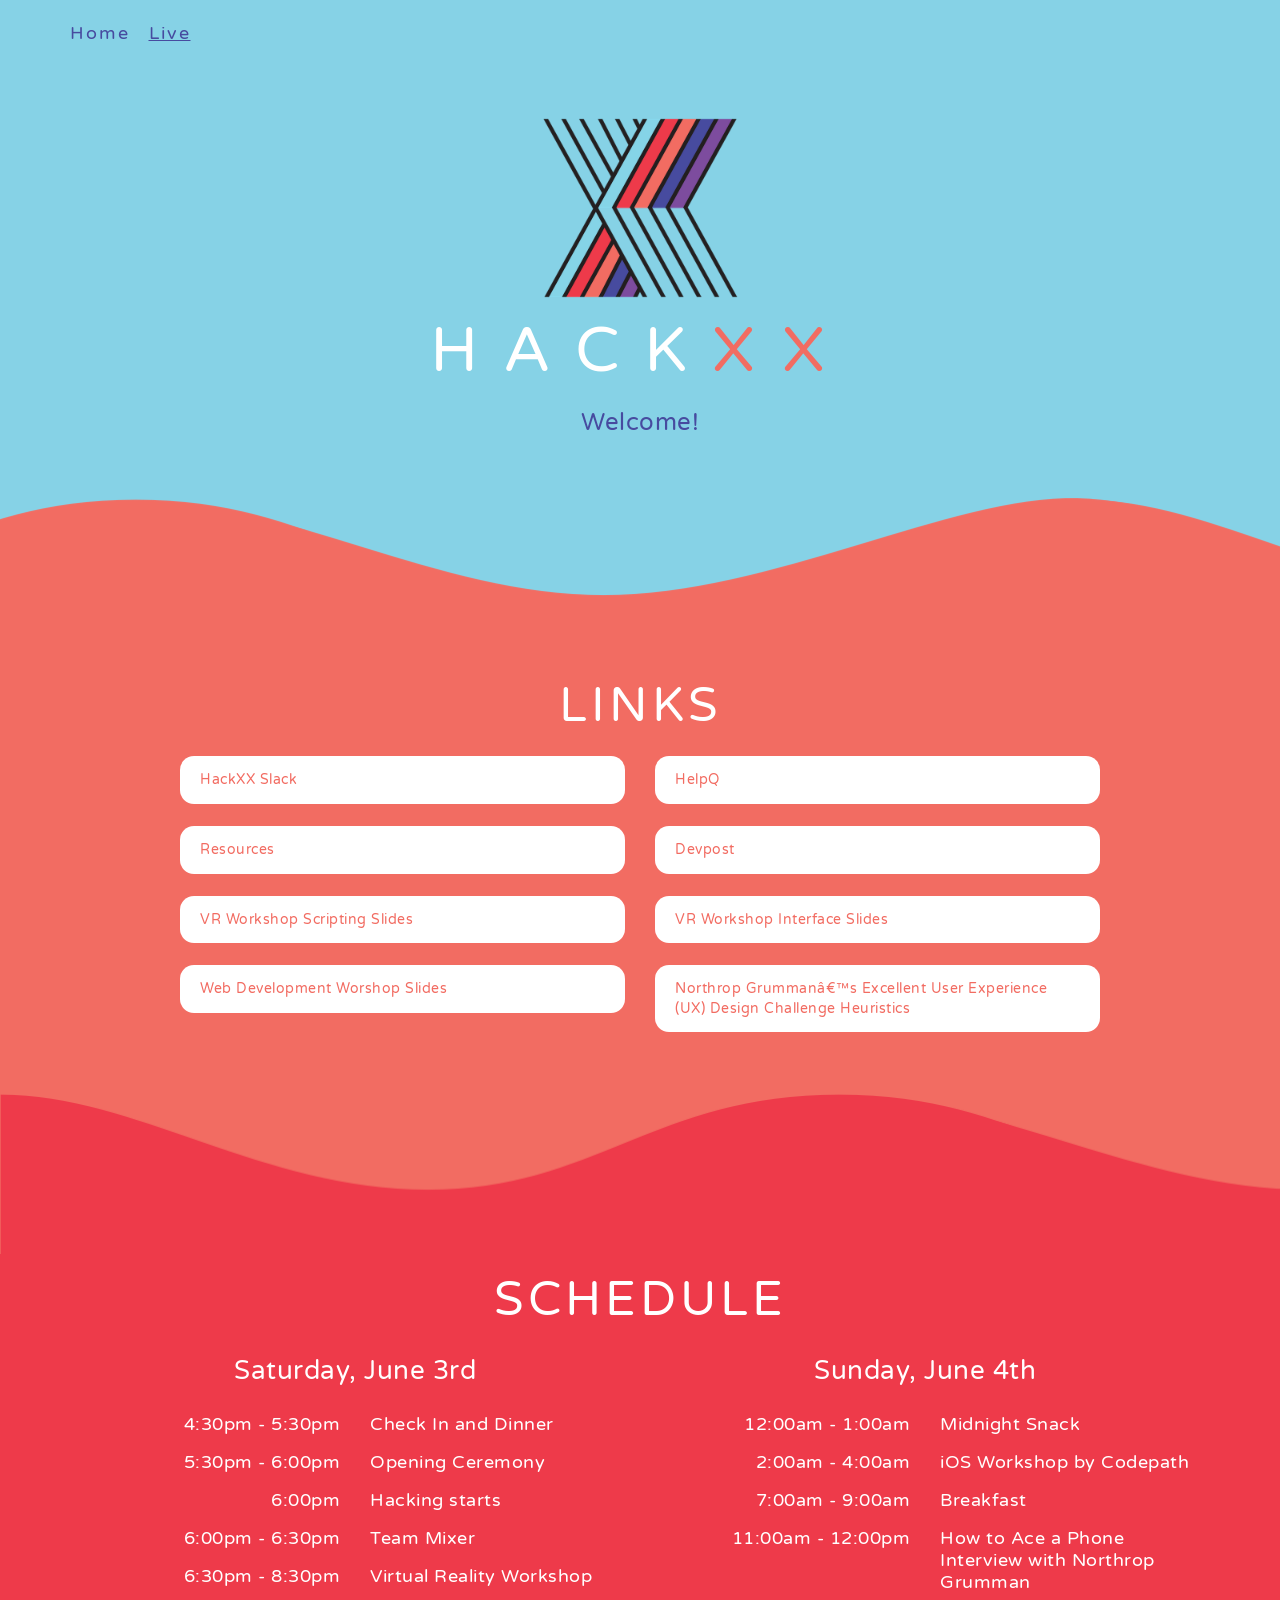
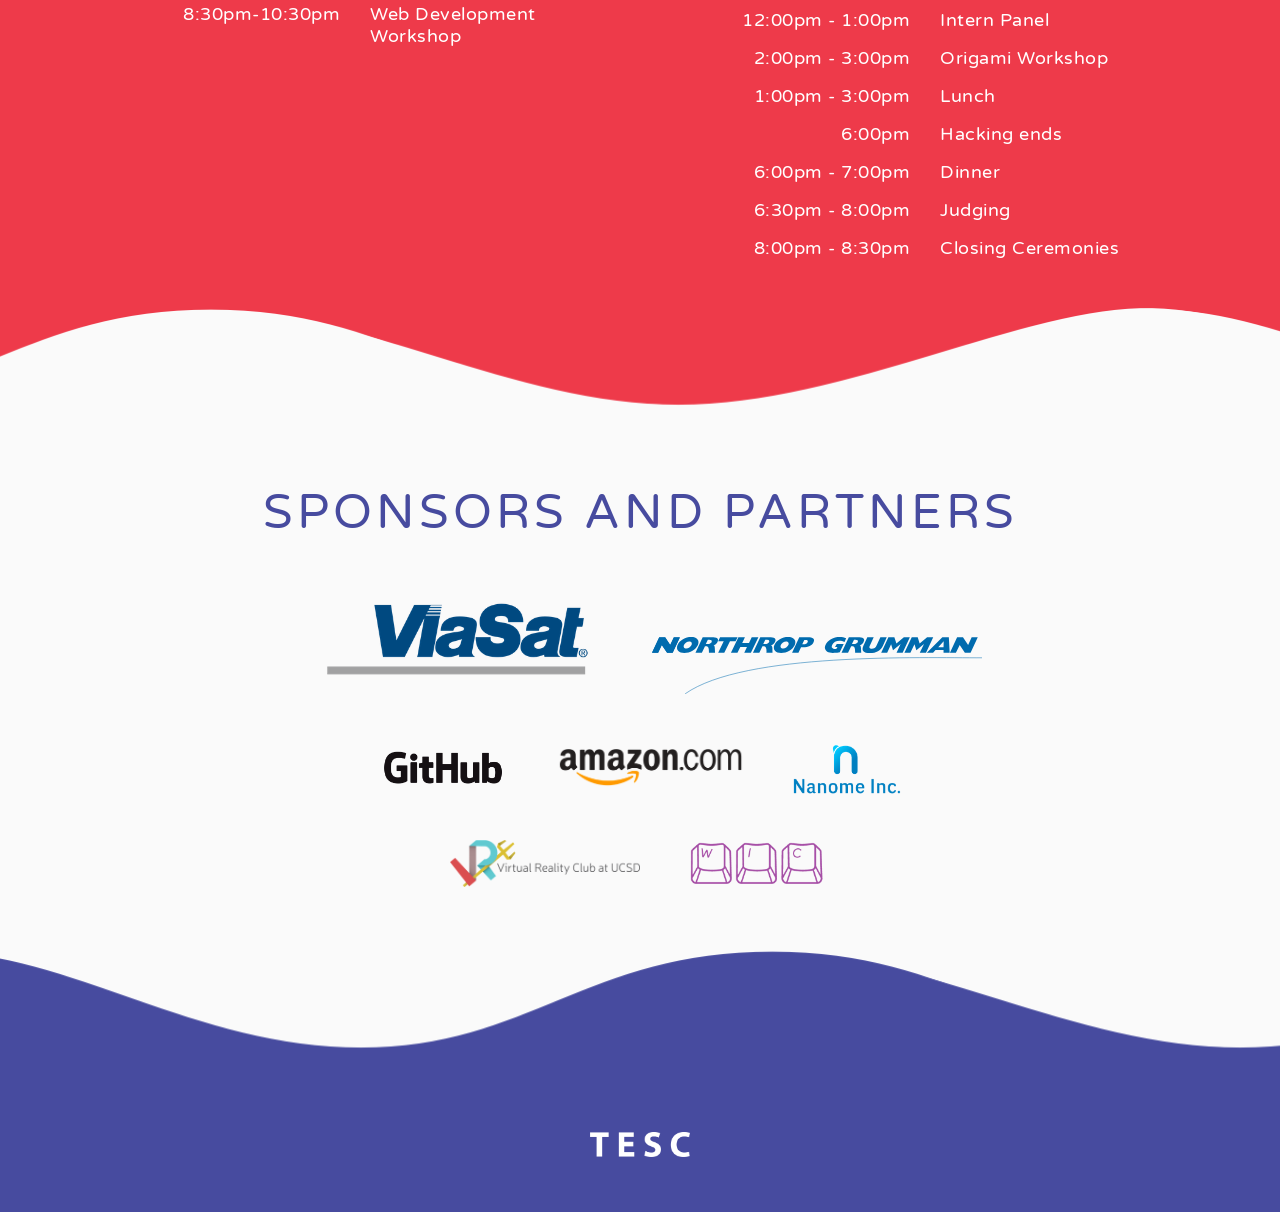
==== commit 21413f27: "fix buttons" ====
--- a/live.html
+++ b/live.html
@@ -73,7 +73,7 @@
               <a target="_blank" href="https://docs.google.com/presentation/d/1i_rV6XHRDrviHbIS7NK5mbb0ZnpK1dTj9quTbBFA1Po/edit?usp=sharing">VR Workshop Scripting Slides</a>
             </div>
           </div>
-          <div class="card xx-card col-md-5 col-md-offset-1">
+          <div class="card xx-card col-md-5">
             <div class="card-block">
               <a target="_blank" href="https://docs.google.com/presentation/d/1LPUWwvKHoIRfT8OXX7WlVreIj8kSdK5buceOBM0pgOE/edit?usp=sharing">VR Workshop Interface Slides</a>
             </div>
@@ -83,7 +83,7 @@
               <a target="_blank" href="https://docs.google.com/presentation/d/1aZMvGmSjLS_KXelDjNdgHRyiwVhA236fHVAMmXEP1EU/edit?usp=sharing">Web Development Worshop Slides</a>
             </div>
           </div>
-          <div class="card xx-card col-md-5 col-md-offset-1">
+          <div class="card xx-card col-md-5">
             <div class="card-block">
               <a target="_blank" href="https://docs.google.com/document/d/1bVAbPYE1g4i1PB-wa7QZnlAPnT224bgxhJeBp8WcFFU">Northrop Grumman’s Excellent User Experience (UX) Design Challenge Heuristics</a>
             </div>
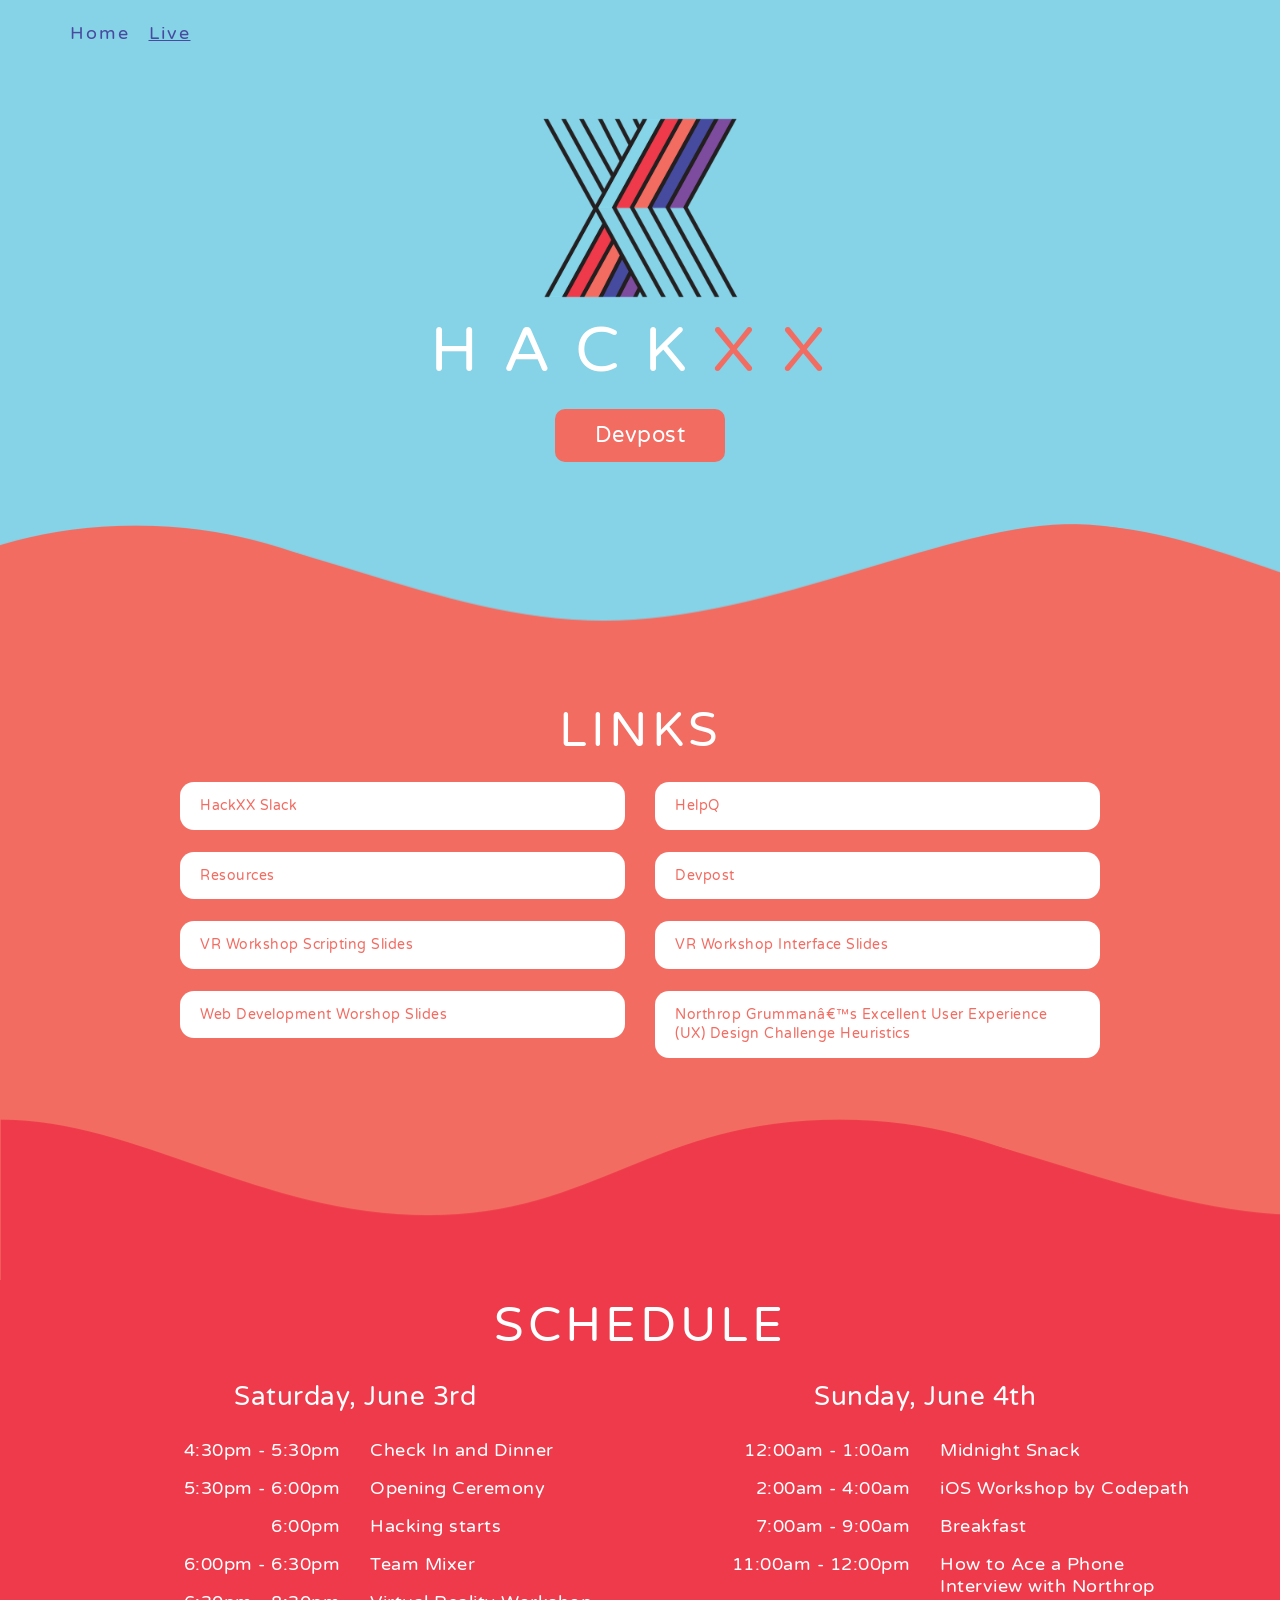
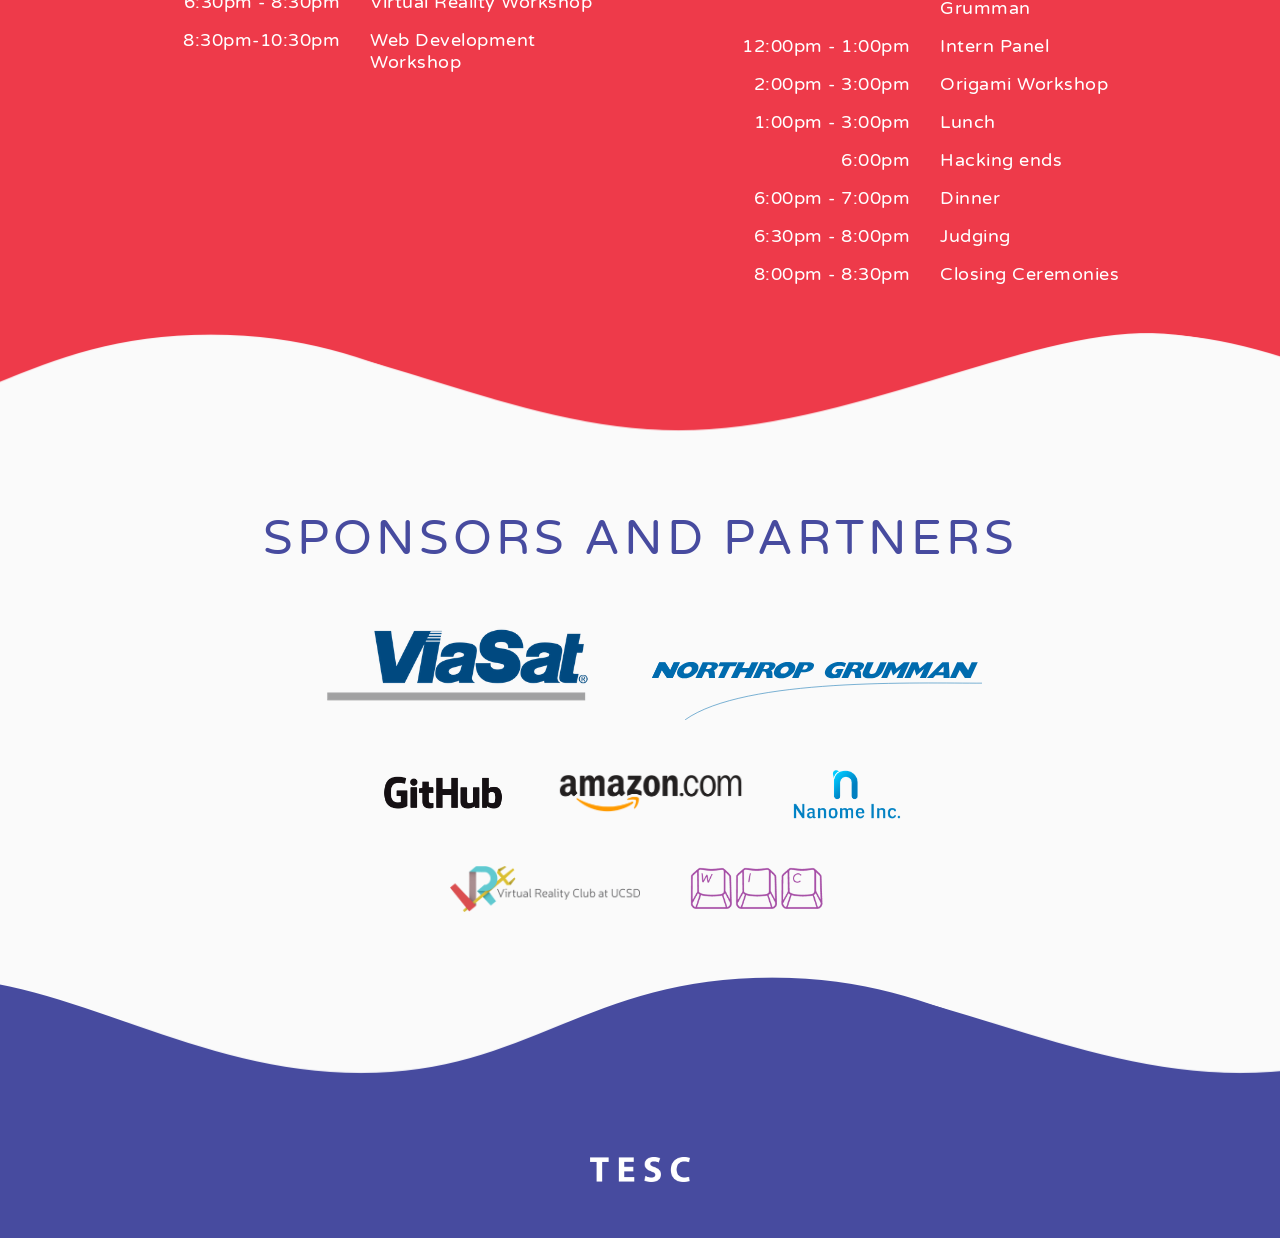
==== commit a1cdbd67: "Add devpost links" ====
--- a/live.html
+++ b/live.html
@@ -33,7 +33,7 @@
           <img class="logo" alt="logo" src="images/logo.png" height="200" width="200" />
           <h1 class="xx-logo--text">Hack<span class="xx-logo--orange">XX</span></h1>
           <div class="xx-hero--description">
-            <h4>Welcome!</h4>
+              <a href="https://hackxx2017.devpost.com" target="_blank" class="btn xx-btn btn-primary btn-lg">Devpost</a>
           </div>
         </div>
       </div>
